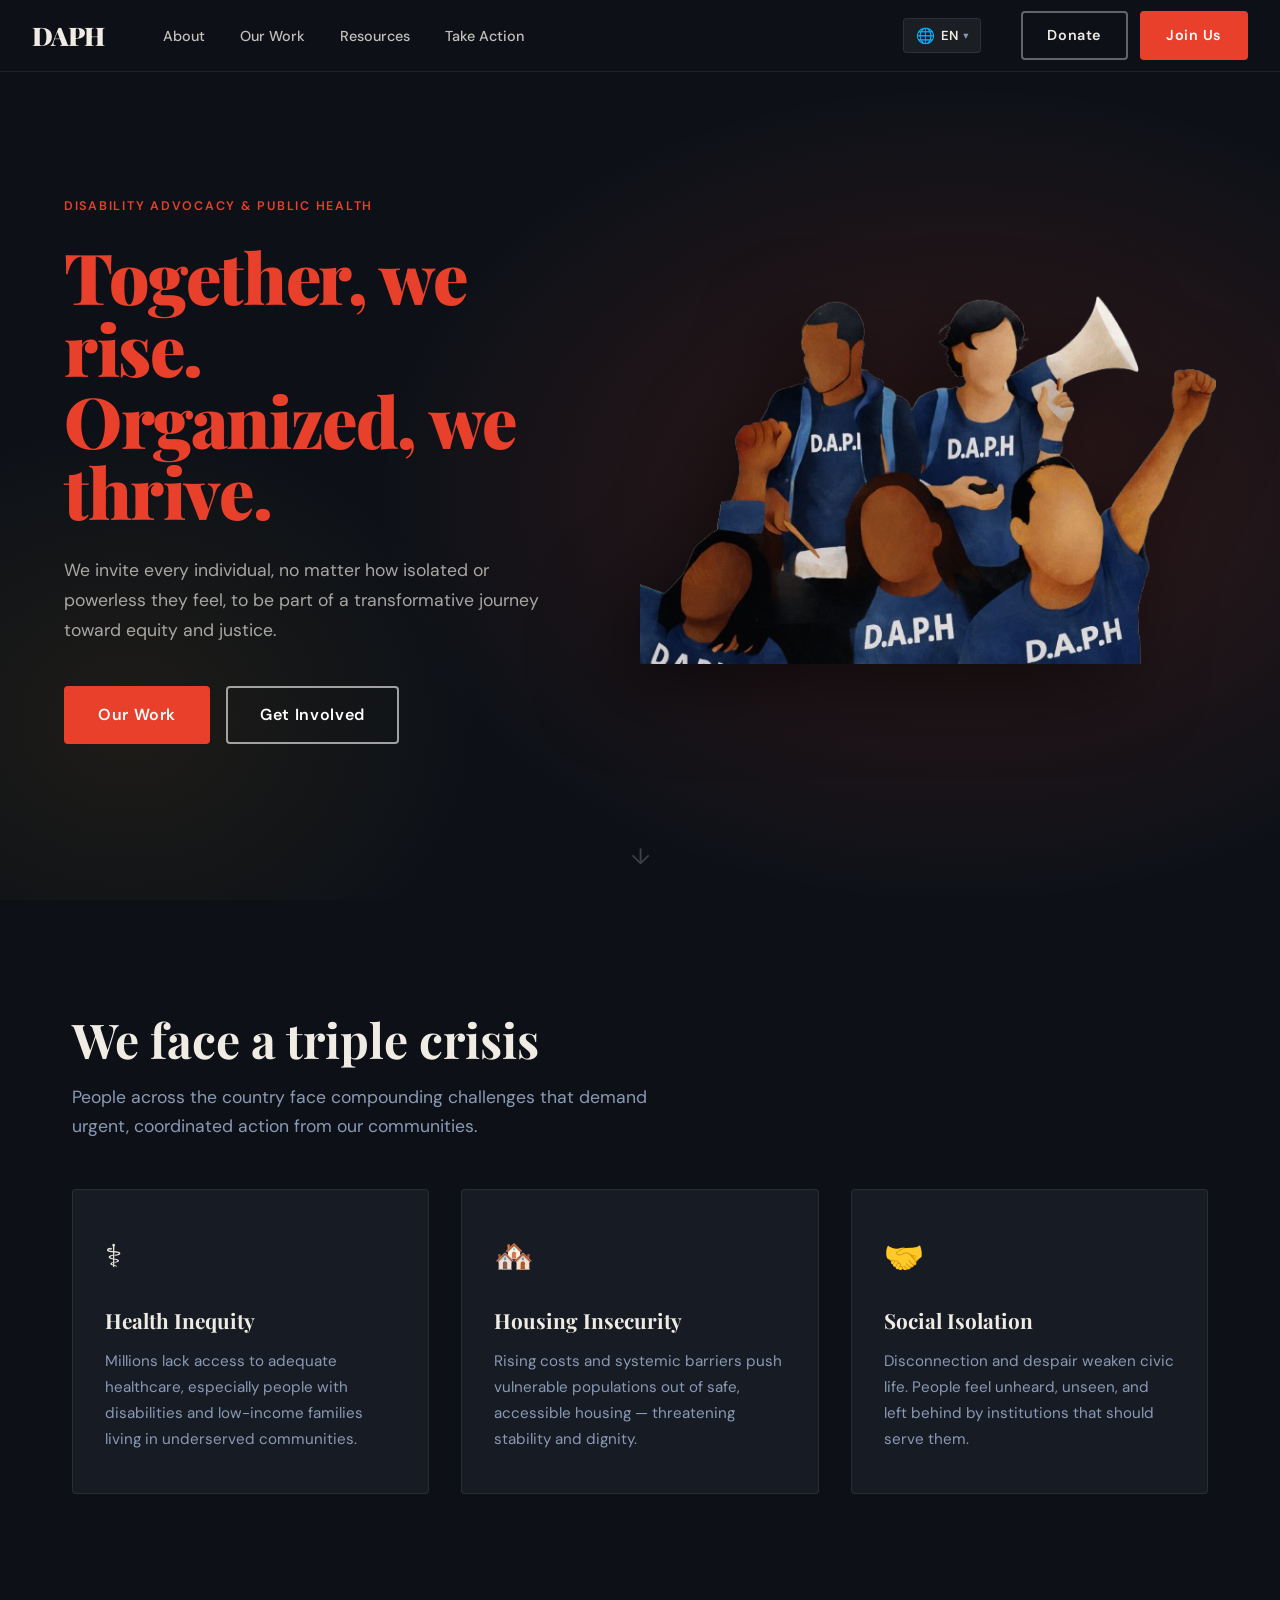
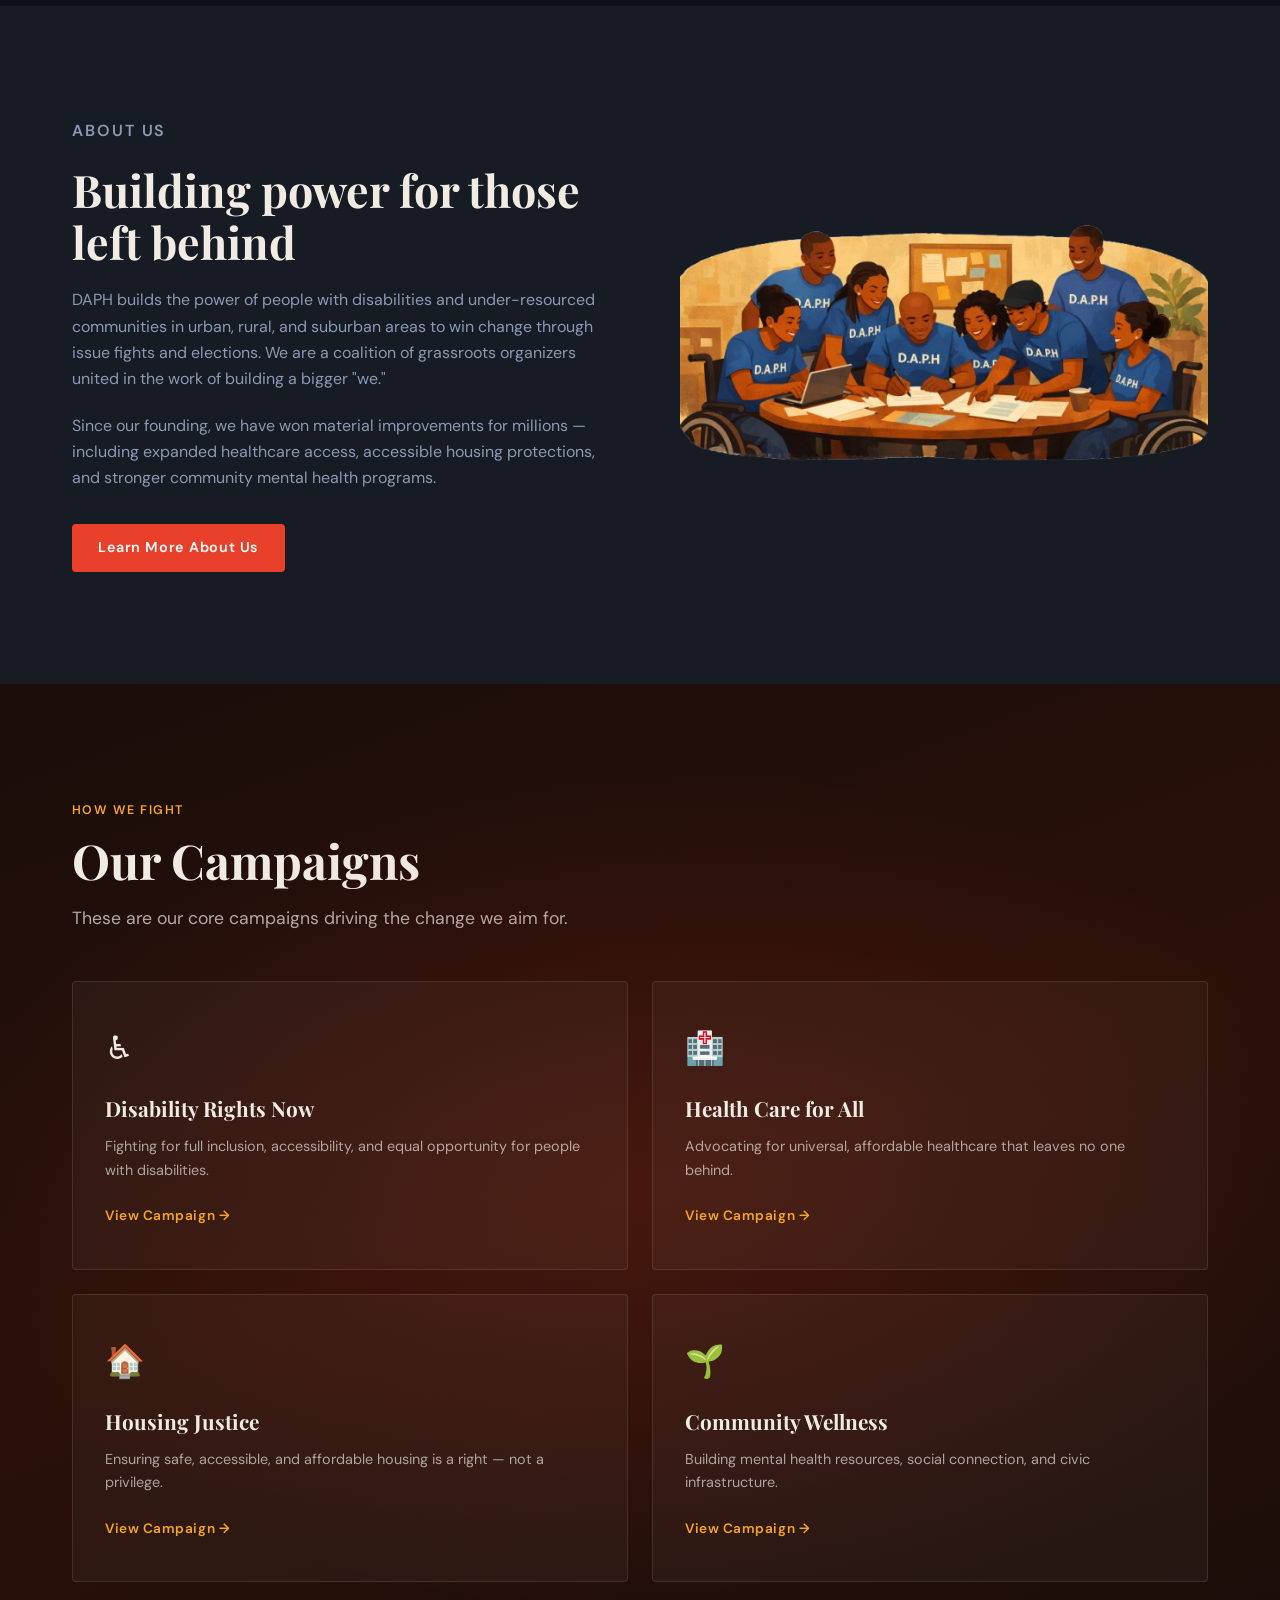
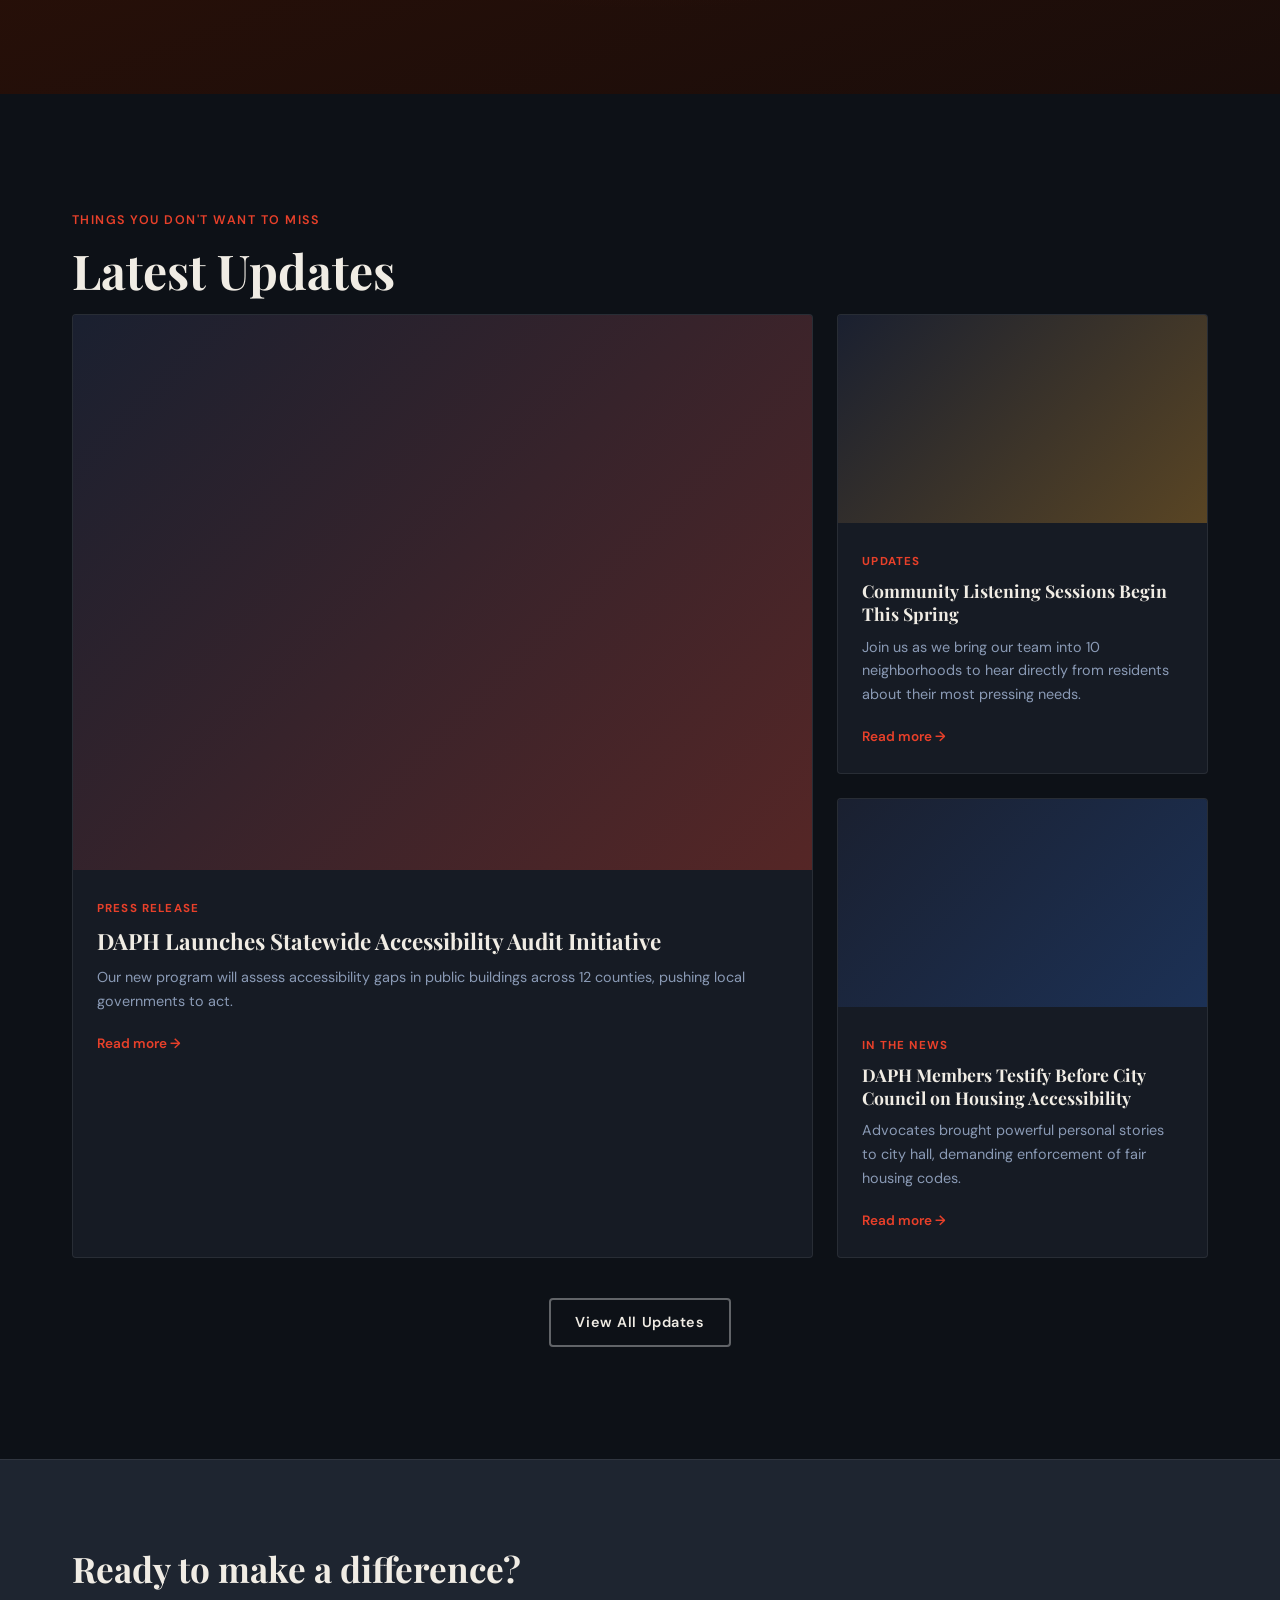
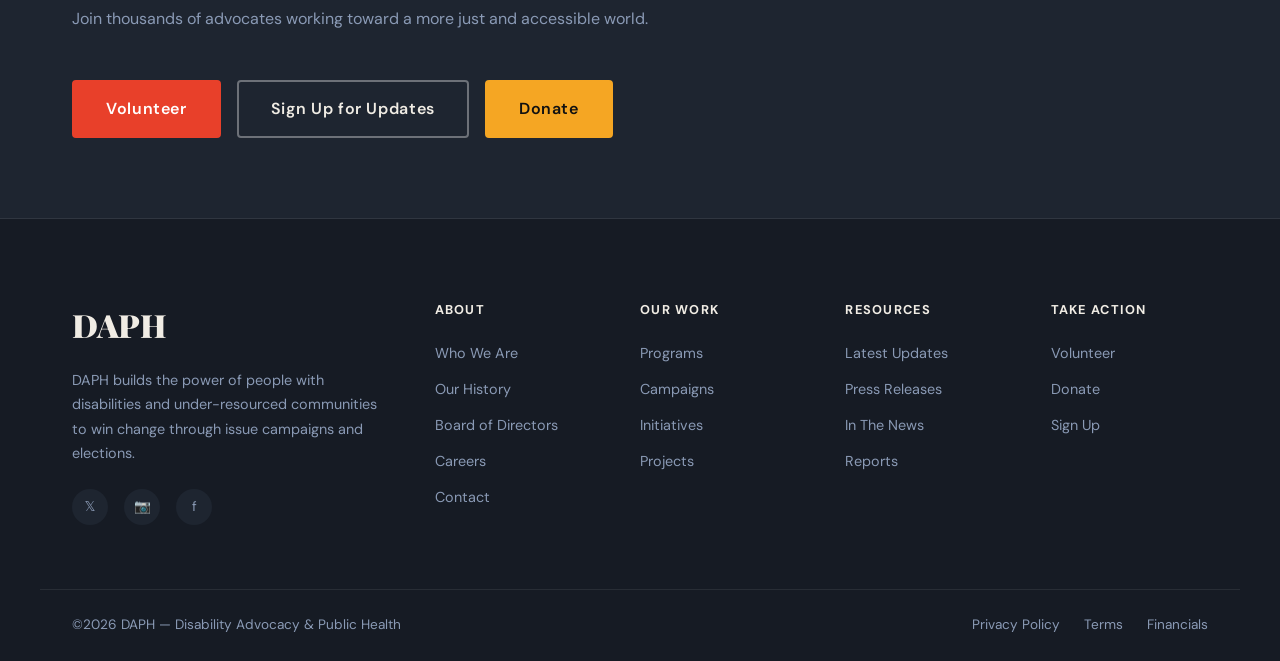
==== index.html @ 9bbfe9a2 "Initial commit — DAPH nonprofit website" ====
<!doctype html>
<html lang="en">
  <head>
    <meta charset="UTF-8" />
    <meta name="viewport" content="width=device-width, initial-scale=1.0" />
    <title>DAPH — Together We Rise</title>
    <link rel="preconnect" href="https://fonts.googleapis.com" />
    <link rel="preconnect" href="https://fonts.gstatic.com" crossorigin />
    <link
      href="https://fonts.googleapis.com/css2?family=Playfair+Display:wght@700;900&family=DM+Sans:wght@400;500;600&display=swap"
      rel="stylesheet"
    />
    <link rel="stylesheet" href="css/style.css" />
  </head>
  <body>
    <!-- ===== NAVBAR ===== -->
    <header class="navbar" id="navbar">
      <div class="navbar__inner">
        <a href="/" class="navbar__logo">DAPH</a>

        <nav class="navbar__nav" id="mainNav">
          <ul class="nav-list">
            <li class="nav-item has-dropdown">
              <a href="#about" data-i18n="nav.about">About</a>
              <ul class="dropdown">
                <li><a href="#about" data-i18n="nav.who">Who We Are</a></li>
                <li>
                  <a href="#about" data-i18n="nav.history">Our History</a>
                </li>
                <li>
                  <a href="#about" data-i18n="nav.board">Board of Directors</a>
                </li>
                <li><a href="#contact" data-i18n="nav.contact">Contact</a></li>
              </ul>
            </li>
            <li class="nav-item has-dropdown">
              <a href="#work" data-i18n="nav.work">Our Work</a>
              <ul class="dropdown">
                <li><a href="#work" data-i18n="nav.programs">Programs</a></li>
                <li><a href="#work" data-i18n="nav.campaigns">Campaigns</a></li>
                <li>
                  <a href="#work" data-i18n="nav.initiatives">Initiatives</a>
                </li>
              </ul>
            </li>
            <li class="nav-item has-dropdown">
              <a href="#news" data-i18n="nav.resources">Resources</a>
              <ul class="dropdown">
                <li>
                  <a href="#news" data-i18n="nav.updates">Latest Updates</a>
                </li>
                <li>
                  <a href="#news" data-i18n="nav.press">Press Releases</a>
                </li>
                <li><a href="#news" data-i18n="nav.reports">Reports</a></li>
              </ul>
            </li>
            <li class="nav-item has-dropdown">
              <a href="#action" data-i18n="nav.action">Take Action</a>
              <ul class="dropdown">
                <li>
                  <a href="#action" data-i18n="nav.volunteer">Volunteer</a>
                </li>
                <li><a href="#action" data-i18n="nav.signup">Sign Up</a></li>
                <li><a href="donate.html" data-i18n="nav.donate">Donate</a></li>
              </ul>
            </li>
          </ul>
        </nav>

        <!-- Language Switcher -->
        <div class="lang-switcher" id="langSwitcher">
          <button
            class="lang-switcher__btn"
            id="langBtn"
            aria-label="Change language"
          >
            <span class="lang-switcher__globe">🌐</span>
            <span class="lang-switcher__current" id="langCurrent">EN</span>
            <span class="lang-switcher__arrow">▾</span>
          </button>
          <ul class="lang-switcher__dropdown" id="langDropdown">
            <li><button data-lang="en" class="active">🇺🇸 English</button></li>
            <li><button data-lang="es">🇪🇸 Español</button></li>
            <li><button data-lang="fr">🇫🇷 Français</button></li>
            <li><button data-lang="ht">🇭🇹 Kreyòl Ayisyen</button></li>
          </ul>
        </div>

        <div class="navbar__cta">
          <a href="donate.html" class="btn btn--outline" data-i18n="nav.donate"
            >Donate</a
          >
          <a href="#action" class="btn btn--primary" data-i18n="cta.join"
            >Join Us</a
          >
        </div>

        <button class="hamburger" id="hamburger" aria-label="Toggle menu">
          <span></span><span></span><span></span>
        </button>
      </div>
    </header>

    <!-- ===== HERO ===== -->
    <div style="background: var(--color-bg); overflow: hidden">
      <section class="hero" id="home">
        <div class="hero__bg"></div>
        <div class="hero__content">
          <p class="hero__eyebrow" data-i18n="hero.eyebrow">
            Disability Advocacy &amp; Public Health
          </p>
          <h1 class="hero__heading">
            <span data-i18n="hero.heading">Together, we rise.</span><br />
            <span class="hero__heading-accent" data-i18n="hero.heading2"
              >Organized, we thrive.</span
            >
          </h1>
          <p class="hero__sub" data-i18n="hero.sub">
            We invite every individual, no matter how isolated or powerless they
            feel, to be part of a transformative journey toward equity and
            justice.
          </p>
          <div class="hero__actions">
            <a
              href="#work"
              class="btn btn--primary btn--lg"
              data-i18n="hero.btnWork"
              >Our Work</a
            >
            <a
              href="#action"
              class="btn btn--outline-light btn--lg"
              data-i18n="hero.btnInvolved"
              >Get Involved</a
            >
          </div>
        </div>
        <div class="hero__image">
          <img
            src="/assets/images/daph-community.png.png"
            alt="DAPH community members marching together"
          />
        </div>
        <div class="hero__scroll-hint">↓</div>
      </section>
    </div>

    <!-- ===== TRIPLE CRISIS ===== -->
    <section class="crisis" id="issues">
      <div class="container">
        <h2 class="section-heading" data-i18n="crisis.heading">
          We face a triple crisis
        </h2>
        <p class="section-sub" data-i18n="crisis.sub">
          People across the country face compounding challenges that demand
          urgent, coordinated action from our communities.
        </p>
        <div class="crisis__grid">
          <div class="crisis__card">
            <div class="crisis__icon">⚕️</div>
            <h3 data-i18n="crisis.card1.title">Health Inequity</h3>
            <p data-i18n="crisis.card1.body">
              Millions lack access to adequate healthcare, especially people
              with disabilities and low-income families living in underserved
              communities.
            </p>
          </div>
          <div class="crisis__card">
            <div class="crisis__icon">🏘️</div>
            <h3 data-i18n="crisis.card2.title">Housing Insecurity</h3>
            <p data-i18n="crisis.card2.body">
              Rising costs and systemic barriers push vulnerable populations out
              of safe, accessible housing — threatening stability and dignity.
            </p>
          </div>
          <div class="crisis__card">
            <div class="crisis__icon">🤝</div>
            <h3 data-i18n="crisis.card3.title">Social Isolation</h3>
            <p data-i18n="crisis.card3.body">
              Disconnection and despair weaken civic life. People feel unheard,
              unseen, and left behind by institutions that should serve them.
            </p>
          </div>
        </div>
      </div>
    </section>

    <!-- ===== ABOUT ===== -->
    <section class="about" id="about">
      <div class="container about__inner">
        <div class="about__text">
          <p class="label" data-i18n="about.label">About Us</p>
          <h2 data-i18n="about.heading">
            Building power for those left behind
          </h2>
          <p data-i18n="about.body1">
            DAPH builds the power of people with disabilities and
            under-resourced communities in urban, rural, and suburban areas to
            win change through issue fights and elections. We are a coalition of
            grassroots organizers united in the work of building a bigger "we."
          </p>
          <p data-i18n="about.body2">
            Since our founding, we have won material improvements for millions —
            including expanded healthcare access, accessible housing
            protections, and stronger community mental health programs.
          </p>
          <a href="#about" class="btn btn--primary" data-i18n="about.btn"
            >Learn More About Us</a
          >
        </div>
        <div class="about__image">
          <img
            src="assets/images/daph-community2.png"
            alt="DAPH community members collaborating"
            style="mix-blend-mode: lighten"
          />
        </div>
      </div>
    </section>

    <!-- ===== CAMPAIGNS ===== -->
    <section class="campaigns" id="work">
      <div class="container">
        <p class="label label--light" data-i18n="campaigns.label">
          How We Fight
        </p>
        <h2
          class="section-heading section-heading--light"
          data-i18n="campaigns.heading"
        >
          Our Campaigns
        </h2>
        <p class="section-sub section-sub--light" data-i18n="campaigns.sub">
          These are our core campaigns driving the change we aim for.
        </p>
        <div class="campaigns__grid">
          <a href="#work" class="campaign-card">
            <div class="campaign-card__icon">♿</div>
            <h3 data-i18n="campaigns.card1.title">Disability Rights Now</h3>
            <p data-i18n="campaigns.card1.body">
              Fighting for full inclusion, accessibility, and equal opportunity
              for people with disabilities.
            </p>
            <span class="campaign-card__link" data-i18n="campaigns.view"
              >View Campaign →</span
            >
          </a>
          <a href="#work" class="campaign-card">
            <div class="campaign-card__icon">🏥</div>
            <h3 data-i18n="campaigns.card2.title">Health Care for All</h3>
            <p data-i18n="campaigns.card2.body">
              Advocating for universal, affordable healthcare that leaves no one
              behind.
            </p>
            <span class="campaign-card__link" data-i18n="campaigns.view"
              >View Campaign →</span
            >
          </a>
          <a href="#work" class="campaign-card">
            <div class="campaign-card__icon">🏠</div>
            <h3 data-i18n="campaigns.card3.title">Housing Justice</h3>
            <p data-i18n="campaigns.card3.body">
              Ensuring safe, accessible, and affordable housing is a right — not
              a privilege.
            </p>
            <span class="campaign-card__link" data-i18n="campaigns.view"
              >View Campaign →</span
            >
          </a>
          <a href="#work" class="campaign-card">
            <div class="campaign-card__icon">🌱</div>
            <h3 data-i18n="campaigns.card4.title">Community Wellness</h3>
            <p data-i18n="campaigns.card4.body">
              Building mental health resources, social connection, and civic
              infrastructure.
            </p>
            <span class="campaign-card__link" data-i18n="campaigns.view"
              >View Campaign →</span
            >
          </a>
        </div>
      </div>
    </section>

    <!-- ===== NEWS ===== -->
    <section class="news" id="news">
      <div class="container">
        <p class="label" data-i18n="news.label">
          Things you don't want to miss
        </p>
        <h2 class="section-heading" data-i18n="news.heading">Latest Updates</h2>
        <div class="news__grid">
          <article class="news-card news-card--featured">
            <div class="news-card__img news-card__img--1"></div>
            <div class="news-card__body">
              <span class="news-card__tag" data-i18n="news.tag1"
                >Press Release</span
              >
              <h3>
                <a href="#news" data-i18n="news.story1.title"
                  >DAPH Launches Statewide Accessibility Audit Initiative</a
                >
              </h3>
              <p data-i18n="news.story1.body">
                Our new program will assess accessibility gaps in public
                buildings across 12 counties, pushing local governments to act.
              </p>
              <a href="#news" class="news-card__more" data-i18n="news.readMore"
                >Read more →</a
              >
            </div>
          </article>
          <article class="news-card">
            <div class="news-card__img news-card__img--2"></div>
            <div class="news-card__body">
              <span class="news-card__tag" data-i18n="news.tag2">Updates</span>
              <h3>
                <a href="#news" data-i18n="news.story2.title"
                  >Community Listening Sessions Begin This Spring</a
                >
              </h3>
              <p data-i18n="news.story2.body">
                Join us as we bring our team into 10 neighborhoods to hear
                directly from residents about their most pressing needs.
              </p>
              <a href="#news" class="news-card__more" data-i18n="news.readMore"
                >Read more →</a
              >
            </div>
          </article>
          <article class="news-card">
            <div class="news-card__img news-card__img--3"></div>
            <div class="news-card__body">
              <span class="news-card__tag" data-i18n="news.tag3"
                >In The News</span
              >
              <h3>
                <a href="#news" data-i18n="news.story3.title"
                  >DAPH Members Testify Before City Council on Housing
                  Accessibility</a
                >
              </h3>
              <p data-i18n="news.story3.body">
                Advocates brought powerful personal stories to city hall,
                demanding enforcement of fair housing codes.
              </p>
              <a href="#news" class="news-card__more" data-i18n="news.readMore"
                >Read more →</a
              >
            </div>
          </article>
        </div>
        <div class="news__cta">
          <a href="#news" class="btn btn--outline" data-i18n="news.viewAll"
            >View All Updates</a
          >
        </div>
      </div>
    </section>

    <!-- ===== CTA BAND ===== -->
    <section class="cta-band" id="action">
      <div class="container cta-band__inner">
        <div>
          <h2 data-i18n="cta.heading">Ready to make a difference?</h2>
          <p data-i18n="cta.sub">
            Join thousands of advocates working toward a more just and
            accessible world.
          </p>
        </div>
        <div class="cta-band__buttons">
          <a
            href="#action"
            class="btn btn--primary btn--lg"
            data-i18n="nav.volunteer"
            >Volunteer</a
          >
          <a
            href="#action"
            class="btn btn--outline btn--lg"
            data-i18n="cta.signUp"
            >Sign Up for Updates</a
          >
          <a
            href="donate.html"
            class="btn btn--accent btn--lg"
            data-i18n="nav.donate"
            >Donate</a
          >
        </div>
      </div>
    </section>

    <!-- ===== FOOTER ===== -->
    <footer class="footer" id="contact">
      <div class="container footer__inner">
        <div class="footer__brand">
          <a href="/" class="footer__logo">DAPH</a>
          <p data-i18n="footer.brand">
            DAPH builds the power of people with disabilities and
            under-resourced communities to win change through issue campaigns
            and elections.
          </p>
          <div class="footer__socials">
            <a href="#" aria-label="Twitter">𝕏</a>
            <a href="#" aria-label="Instagram">📷</a>
            <a href="#" aria-label="Facebook">f</a>
          </div>
        </div>
        <div class="footer__col">
          <h4 data-i18n="nav.about">About</h4>
          <ul>
            <li><a href="#about" data-i18n="nav.who">Who We Are</a></li>
            <li><a href="#about" data-i18n="nav.history">Our History</a></li>
            <li>
              <a href="#about" data-i18n="nav.board">Board of Directors</a>
            </li>
            <li><a href="#contact" data-i18n="footer.careers">Careers</a></li>
            <li><a href="#contact" data-i18n="nav.contact">Contact</a></li>
          </ul>
        </div>
        <div class="footer__col">
          <h4 data-i18n="nav.work">Our Work</h4>
          <ul>
            <li><a href="#work" data-i18n="nav.programs">Programs</a></li>
            <li><a href="#work" data-i18n="nav.campaigns">Campaigns</a></li>
            <li><a href="#work" data-i18n="nav.initiatives">Initiatives</a></li>
            <li><a href="#work" data-i18n="footer.projects">Projects</a></li>
          </ul>
        </div>
        <div class="footer__col">
          <h4 data-i18n="nav.resources">Resources</h4>
          <ul>
            <li><a href="#news" data-i18n="nav.updates">Latest Updates</a></li>
            <li><a href="#news" data-i18n="nav.press">Press Releases</a></li>
            <li><a href="#news" data-i18n="news.tag3">In The News</a></li>
            <li><a href="#news" data-i18n="nav.reports">Reports</a></li>
          </ul>
        </div>
        <div class="footer__col">
          <h4 data-i18n="nav.action">Take Action</h4>
          <ul>
            <li><a href="#action" data-i18n="nav.volunteer">Volunteer</a></li>
            <li><a href="donate.html" data-i18n="nav.donate">Donate</a></li>
            <li><a href="#action" data-i18n="nav.signup">Sign Up</a></li>
          </ul>
        </div>
      </div>
      <div class="footer__bottom">
        <div class="container footer__bottom-inner">
          <p data-i18n="footer.copy">
            ©2026 DAPH — Disability Advocacy &amp; Public Health
          </p>
          <div class="footer__legal">
            <a href="#" data-i18n="footer.privacy">Privacy Policy</a>
            <a href="#" data-i18n="footer.terms">Terms</a>
            <a href="#" data-i18n="footer.financials">Financials</a>
          </div>
        </div>
      </div>
    </footer>

    <script src="js/main.js"></script>
  </body>
</html>
---- css/style.css ----
/* =============================================
   DAPH Nonprofit — style.css
   Inspired by peoplesaction.org layout
   ============================================= */

/* ---------- CSS Variables ---------- */
:root {
  --color-bg:         #0d1117;
  --color-surface:    #161b24;
  --color-surface2:   #1e2530;
  --color-primary:    #e8402a;     /* bold red-orange accent */
  --color-accent:     #f5a623;     /* warm amber CTA */
  --color-text:       #f0ece4;
  --color-muted:      #8a9ab5;
  --color-border:     rgba(255,255,255,0.08);

  --font-display:     'Playfair Display', Georgia, serif;
  --font-body:        'DM Sans', system-ui, sans-serif;

  --nav-height:       72px;
  --radius:           4px;
  --transition:       0.22s ease;
}

/* ---------- Reset & Base ---------- */
*, *::before, *::after { box-sizing: border-box; margin: 0; padding: 0; }

html { scroll-behavior: smooth; }

body {
  font-family: var(--font-body);
  background: var(--color-bg);
  color: var(--color-text);
  line-height: 1.65;
  overflow-x: hidden;
}

a { color: inherit; text-decoration: none; }
img { display: block; max-width: 100%; }
ul { list-style: none; }

.container {
  max-width: 1200px;
  margin: 0 auto;
  padding: 0 2rem;
}

/* ---------- Typography helpers ---------- */
.label {
  display: inline-block;
  font-size: 0.78rem;
  font-weight: 600;
  letter-spacing: 0.12em;
  text-transform: uppercase;
  color: var(--color-primary);
  margin-bottom: 0.75rem;
}
.label--light { color: var(--color-accent); }

.section-heading {
  font-family: var(--font-display);
  font-size: clamp(2rem, 4vw, 3rem);
  font-weight: 700;
  line-height: 1.15;
  margin-bottom: 1rem;
}
.section-heading--light { color: var(--color-text); }

.section-sub {
  font-size: 1.1rem;
  color: var(--color-muted);
  max-width: 600px;
  margin-bottom: 3rem;
}
.section-sub--light { color: rgba(255,255,255,0.65); }

/* ---------- Buttons ---------- */
.btn {
  display: inline-block;
  padding: 0.65rem 1.5rem;
  font-family: var(--font-body);
  font-size: 0.9rem;
  font-weight: 600;
  letter-spacing: 0.04em;
  border-radius: var(--radius);
  border: 2px solid transparent;
  cursor: pointer;
  transition: background var(--transition), color var(--transition), border-color var(--transition), transform var(--transition);
}
.btn:hover { transform: translateY(-2px); }

.btn--primary {
  background: var(--color-primary);
  color: #fff;
  border-color: var(--color-primary);
}
.btn--primary:hover { background: #c93520; border-color: #c93520; }

.btn--accent {
  background: var(--color-accent);
  color: #111;
  border-color: var(--color-accent);
}
.btn--accent:hover { background: #e0951a; border-color: #e0951a; }

.btn--outline {
  background: transparent;
  color: var(--color-text);
  border-color: rgba(255,255,255,0.35);
}
.btn--outline:hover { border-color: var(--color-text); background: rgba(255,255,255,0.05); }

.btn--outline-light {
  background: transparent;
  color: #fff;
  border-color: rgba(255,255,255,0.6);
}
.btn--outline-light:hover { background: rgba(255,255,255,0.1); }

.btn--lg { padding: 0.85rem 2rem; font-size: 1rem; }

/* =============================================
   NAVBAR
   ============================================= */
.navbar {
  position: fixed;
  top: 0; left: 0; right: 0;
  height: var(--nav-height);
  z-index: 1000;
  background: var(--color-bg);
  border-bottom: 1px solid var(--color-border);
  transition: background var(--transition), box-shadow var(--transition);
}
.navbar.scrolled {
  background: rgba(13,17,23,0.97);
  box-shadow: 0 2px 24px rgba(0,0,0,0.5);
}

.navbar__inner {
  max-width: 1300px;
  margin: 0 auto;
  padding: 0 2rem;
  height: 100%;
  display: flex;
  align-items: center;
  gap: 2.5rem;
}

.navbar__logo {
  font-family: var(--font-display);
  font-size: 1.6rem;
  font-weight: 900;
  color: var(--color-text);
  letter-spacing: -0.02em;
  flex-shrink: 0;
}

.navbar__nav { flex: 1; }

.nav-list {
  display: flex;
  align-items: center;
  gap: 0;
}

.nav-item {
  position: relative;
}

.nav-item > a {
  display: block;
  padding: 0 1.1rem;
  height: var(--nav-height);
  line-height: var(--nav-height);
  font-size: 0.9rem;
  font-weight: 500;
  color: rgba(240,236,228,0.8);
  transition: color var(--transition);
  white-space: nowrap;
}
.nav-item > a:hover { color: var(--color-text); }

/* Dropdown */
.dropdown {
  display: none;
  position: absolute;
  top: calc(var(--nav-height) - 4px);
  left: 0;
  background: var(--color-surface);
  border: 1px solid var(--color-border);
  border-top: 2px solid var(--color-primary);
  min-width: 220px;
  border-radius: 0 0 var(--radius) var(--radius);
  box-shadow: 0 12px 40px rgba(0,0,0,0.4);
  z-index: 100;
}
.has-dropdown:hover .dropdown { display: block; }

.dropdown li a {
  display: block;
  padding: 0.7rem 1.25rem;
  font-size: 0.875rem;
  color: var(--color-muted);
  transition: color var(--transition), background var(--transition);
}
.dropdown li a:hover { color: var(--color-text); background: rgba(255,255,255,0.04); }

/* Nav CTA */
.navbar__cta {
  display: flex;
  align-items: center;
  gap: 0.75rem;
  flex-shrink: 0;
}

/* Language Switcher */
.lang-switcher {
  position: relative;
  flex-shrink: 0;
}
.lang-switcher__btn {
  display: flex;
  align-items: center;
  gap: 0.35rem;
  background: rgba(255,255,255,0.06);
  border: 1px solid var(--color-border);
  border-radius: var(--radius);
  color: var(--color-text);
  font-family: var(--font-body);
  font-size: 0.82rem;
  font-weight: 600;
  padding: 0.4rem 0.75rem;
  cursor: pointer;
  transition: background var(--transition), border-color var(--transition);
  white-space: nowrap;
}
.lang-switcher__btn:hover { background: rgba(255,255,255,0.1); border-color: rgba(255,255,255,0.2); }
.lang-switcher__globe { font-size: 0.95rem; }
.lang-switcher__arrow { font-size: 0.65rem; color: var(--color-muted); transition: transform var(--transition); }
.lang-switcher.open .lang-switcher__arrow { transform: rotate(180deg); }
.lang-switcher__dropdown {
  display: none;
  position: absolute;
  top: calc(100% + 8px);
  right: 0;
  background: var(--color-surface);
  border: 1px solid var(--color-border);
  border-top: 2px solid var(--color-primary);
  border-radius: 0 0 var(--radius) var(--radius);
  min-width: 180px;
  box-shadow: 0 12px 32px rgba(0,0,0,0.45);
  z-index: 200;
  list-style: none;
  padding: 0.4rem 0;
}
.lang-switcher.open .lang-switcher__dropdown { display: block; }
.lang-switcher__dropdown li button {
  display: flex;
  align-items: center;
  gap: 0.6rem;
  width: 100%;
  padding: 0.65rem 1.1rem;
  background: none;
  border: none;
  color: var(--color-muted);
  font-family: var(--font-body);
  font-size: 0.875rem;
  font-weight: 500;
  cursor: pointer;
  transition: color var(--transition), background var(--transition);
  text-align: left;
}
.lang-switcher__dropdown li button:hover { color: var(--color-text); background: rgba(255,255,255,0.04); }
.lang-switcher__dropdown li button.active { color: var(--color-text); font-weight: 600; }

/* Hamburger */
.hamburger {
  display: none;
  flex-direction: column;
  gap: 5px;
  background: none;
  border: none;
  cursor: pointer;
  padding: 4px;
  margin-left: auto;
}
.hamburger span {
  display: block;
  width: 24px;
  height: 2px;
  background: var(--color-text);
  border-radius: 2px;
  transition: transform var(--transition), opacity var(--transition);
}
.hamburger.open span:nth-child(1) { transform: translateY(7px) rotate(45deg); }
.hamburger.open span:nth-child(2) { opacity: 0; }
.hamburger.open span:nth-child(3) { transform: translateY(-7px) rotate(-45deg); }

/* =============================================
   HERO
   ============================================= */
.hero {
  position: relative;
  min-height: 100vh;
  display: grid;
  grid-template-columns: 1fr 1fr;
  align-items: center;
  padding: calc(var(--nav-height) + 3rem) 4rem 5rem;
  overflow: hidden;
  max-width: 1400px;
  margin: 0 auto;
  width: 100%;
  /* stretch the section itself to full width */
  box-sizing: border-box;
}

/* full-bleed bg behind the centered grid */
.hero::before {
  content: '';
  position: absolute;
  inset: 0;
  background:
    radial-gradient(ellipse 70% 70% at 75% 55%, rgba(232,64,42,0.18) 0%, transparent 65%),
    radial-gradient(ellipse 50% 60% at 10% 80%, rgba(245,166,35,0.07) 0%, transparent 55%);
  z-index: 0;
  pointer-events: none;
}

.hero__bg {
  position: absolute;
  inset: 0;
  background: var(--color-bg);
  z-index: -1;
}
.hero__bg::after {
  content: '';
  position: absolute;
  inset: 0;
  background-image:
    repeating-linear-gradient(
      0deg,
      transparent,
      transparent 80px,
      rgba(255,255,255,0.013) 80px,
      rgba(255,255,255,0.013) 81px
    );
}

/* ── Left: text ── */
.hero__content {
  position: relative;
  z-index: 1;
  padding-right: 2rem;
}

.hero__eyebrow {
  font-size: 0.78rem;
  font-weight: 600;
  letter-spacing: 0.14em;
  text-transform: uppercase;
  color: var(--color-primary);
  margin-bottom: 1.5rem;
  opacity: 0;
  animation: fadeUp 0.7s ease 0.2s forwards;
}

.hero__heading {
  font-family: var(--font-display);
  font-size: clamp(3rem, 5.5vw, 5.5rem);
  font-weight: 900;
  line-height: 1.02;
  letter-spacing: -0.02em;
  margin-bottom: 1.75rem;
  opacity: 0;
  animation: fadeUp 0.8s ease 0.4s forwards;
}
.hero__heading span { color: var(--color-primary); }

.hero__sub {
  font-size: clamp(0.95rem, 1.5vw, 1.1rem);
  color: rgba(240,236,228,0.68);
  max-width: 480px;
  margin-bottom: 2.5rem;
  line-height: 1.7;
  opacity: 0;
  animation: fadeUp 0.8s ease 0.6s forwards;
}

.hero__actions {
  display: flex;
  gap: 1rem;
  flex-wrap: wrap;
  opacity: 0;
  animation: fadeUp 0.8s ease 0.8s forwards;
}

/* ── Right: image ── */
.hero__image {
  position: relative;
  z-index: 1;
  display: flex;
  align-items: flex-end;
  justify-content: center;
  /* let it overflow bottom slightly for drama */
  margin-bottom: -5rem;
  padding-bottom: 5rem;
  opacity: 0;
  animation: fadeUp 1s ease 0.5s forwards;
}

.hero__image img {
  width: 100%;
  max-width: 620px;
  height: auto;
  /* subtle drop shadow so it pops off the dark bg */
  filter: drop-shadow(-20px 20px 40px rgba(0,0,0,0.55));
  /* slight upward float animation on load */
  animation: floatIn 1.1s cubic-bezier(0.22,1,0.36,1) 0.6s both;
}

.hero__scroll-hint {
  position: absolute;
  bottom: 1.5rem;
  left: 50%;
  transform: translateX(-50%);
  font-size: 1.4rem;
  color: rgba(255,255,255,0.2);
  animation: bounce 2.2s ease infinite;
  z-index: 2;
  grid-column: 1 / -1;
}

@keyframes fadeUp {
  from { opacity: 0; transform: translateY(28px); }
  to   { opacity: 1; transform: translateY(0); }
}
@keyframes floatIn {
  from { opacity: 0; transform: translateY(50px) scale(0.97); }
  to   { opacity: 1; transform: translateY(0) scale(1); }
}
@keyframes bounce {
  0%, 100% { transform: translateX(-50%) translateY(0); }
  50%       { transform: translateX(-50%) translateY(9px); }
}

/* =============================================
   CRISIS
   ============================================= */
.crisis {
  padding: 7rem 0;
  background: var(--color-bg);
}

.crisis__grid {
  display: grid;
  grid-template-columns: repeat(3, 1fr);
  gap: 2rem;
  margin-top: 1rem;
}

.crisis__card {
  padding: 2.5rem 2rem;
  border: 1px solid var(--color-border);
  border-radius: var(--radius);
  background: var(--color-surface);
  transition: border-color var(--transition), transform var(--transition);
}
.crisis__card:hover {
  border-color: var(--color-primary);
  transform: translateY(-4px);
}

.crisis__icon {
  font-size: 2rem;
  margin-bottom: 1.25rem;
}

.crisis__card h3 {
  font-family: var(--font-display);
  font-size: 1.3rem;
  font-weight: 700;
  margin-bottom: 0.75rem;
}

.crisis__card p {
  font-size: 0.95rem;
  color: var(--color-muted);
  line-height: 1.7;
}

/* =============================================
   ABOUT
   ============================================= */
.about {
  padding: 7rem 0;
  background: var(--color-surface);
}

.about__inner {
  display: grid;
  grid-template-columns: 1fr 1fr;
  gap: 5rem;
  align-items: center;
}

.about__text h2 {
  font-family: var(--font-display);
  font-size: clamp(2rem, 3.5vw, 2.8rem);
  font-weight: 700;
  margin-bottom: 1.25rem;
  line-height: 1.15;
}

.about__text p {
  color: var(--color-muted);
  margin-bottom: 1.25rem;
  font-size: 1rem;
}

.about__text .btn { margin-top: 0.75rem; }

.about__img-placeholder {
  aspect-ratio: 4/3;
  background: linear-gradient(135deg, var(--color-surface2) 0%, rgba(232,64,42,0.12) 100%);
  border-radius: var(--radius);
  border: 1px solid var(--color-border);
  display: flex;
  align-items: center;
  justify-content: center;
  font-family: var(--font-display);
  font-size: 1.6rem;
  font-weight: 700;
  color: rgba(255,255,255,0.15);
  text-align: center;
  line-height: 1.3;
}

/* =============================================
   CAMPAIGNS
   ============================================= */
.campaigns {
  padding: 7rem 0;
  background: var(--color-primary);
  background: linear-gradient(160deg, #1a0d0a 0%, #2a1008 50%, #1a0d0a 100%);
  position: relative;
  overflow: hidden;
}
.campaigns::before {
  content: '';
  position: absolute;
  inset: 0;
  background: radial-gradient(ellipse 80% 60% at 50% 50%, rgba(232,64,42,0.15) 0%, transparent 70%);
  pointer-events: none;
}

.campaigns__grid {
  display: grid;
  grid-template-columns: repeat(2, 1fr);
  gap: 1.5rem;
}

.campaign-card {
  display: block;
  padding: 2.5rem 2rem;
  background: rgba(255,255,255,0.04);
  border: 1px solid rgba(255,255,255,0.1);
  border-radius: var(--radius);
  transition: background var(--transition), border-color var(--transition), transform var(--transition);
}
.campaign-card:hover {
  background: rgba(255,255,255,0.08);
  border-color: var(--color-primary);
  transform: translateY(-4px);
}

.campaign-card__icon {
  font-size: 2rem;
  margin-bottom: 1rem;
}

.campaign-card h3 {
  font-family: var(--font-display);
  font-size: 1.3rem;
  font-weight: 700;
  margin-bottom: 0.6rem;
}

.campaign-card p {
  font-size: 0.9rem;
  color: rgba(255,255,255,0.6);
  margin-bottom: 1.25rem;
  line-height: 1.65;
}

.campaign-card__link {
  font-size: 0.85rem;
  font-weight: 600;
  color: var(--color-accent);
  letter-spacing: 0.04em;
}

/* =============================================
   NEWS
   ============================================= */
.news {
  padding: 7rem 0;
  background: var(--color-bg);
}

.news__grid {
  display: grid;
  grid-template-columns: 2fr 1fr;
  grid-template-rows: auto auto;
  gap: 1.5rem;
}

.news-card {
  background: var(--color-surface);
  border: 1px solid var(--color-border);
  border-radius: var(--radius);
  overflow: hidden;
  transition: border-color var(--transition), transform var(--transition);
}
.news-card:hover {
  border-color: rgba(255,255,255,0.2);
  transform: translateY(-3px);
}

.news-card--featured {
  grid-row: span 2;
}

.news-card__img {
  aspect-ratio: 16/9;
  background: var(--color-surface2);
}
.news-card--featured .news-card__img { aspect-ratio: 4/3; }

/* Placeholder colors for news images */
.news-card__img--1 { background: linear-gradient(135deg, #1a2030 0%, rgba(232,64,42,0.3) 100%); }
.news-card__img--2 { background: linear-gradient(135deg, #1a2030 0%, rgba(245,166,35,0.3) 100%); }
.news-card__img--3 { background: linear-gradient(135deg, #1a2030 0%, rgba(42,100,200,0.3) 100%); }

.news-card__body { padding: 1.5rem; }

.news-card__tag {
  display: inline-block;
  font-size: 0.72rem;
  font-weight: 700;
  letter-spacing: 0.1em;
  text-transform: uppercase;
  color: var(--color-primary);
  margin-bottom: 0.6rem;
}

.news-card h3 {
  font-family: var(--font-display);
  font-size: 1.1rem;
  font-weight: 700;
  line-height: 1.3;
  margin-bottom: 0.6rem;
}
.news-card--featured h3 { font-size: 1.4rem; }

.news-card h3 a { transition: color var(--transition); }
.news-card h3 a:hover { color: var(--color-accent); }

.news-card p {
  font-size: 0.9rem;
  color: var(--color-muted);
  line-height: 1.65;
  margin-bottom: 1rem;
}

.news-card__more {
  font-size: 0.85rem;
  font-weight: 600;
  color: var(--color-primary);
  transition: color var(--transition);
}
.news-card__more:hover { color: var(--color-accent); }

.news__cta { margin-top: 2.5rem; text-align: center; }

/* =============================================
   CTA BAND
   ============================================= */
.cta-band {
  padding: 5rem 0;
  background: var(--color-surface2);
  border-top: 1px solid var(--color-border);
  border-bottom: 1px solid var(--color-border);
}

.cta-band__inner {
  display: flex;
  align-items: center;
  justify-content: space-between;
  gap: 3rem;
  flex-wrap: wrap;
}

.cta-band h2 {
  font-family: var(--font-display);
  font-size: clamp(1.6rem, 3vw, 2.2rem);
  font-weight: 700;
  margin-bottom: 0.5rem;
}

.cta-band p {
  color: var(--color-muted);
  font-size: 1rem;
}

.cta-band__buttons {
  display: flex;
  gap: 1rem;
  flex-wrap: wrap;
}

/* =============================================
   FOOTER
   ============================================= */
.footer {
  background: var(--color-surface);
  padding-top: 5rem;
}

.footer__inner {
  display: grid;
  grid-template-columns: 2fr 1fr 1fr 1fr 1fr;
  gap: 3rem;
  padding-bottom: 4rem;
  border-bottom: 1px solid var(--color-border);
}

.footer__logo {
  font-family: var(--font-display);
  font-size: 2rem;
  font-weight: 900;
  color: var(--color-text);
  display: inline-block;
  margin-bottom: 1rem;
}

.footer__brand p {
  font-size: 0.9rem;
  color: var(--color-muted);
  line-height: 1.7;
  margin-bottom: 1.5rem;
}

.footer__socials {
  display: flex;
  gap: 1rem;
}

.footer__socials a {
  display: inline-flex;
  align-items: center;
  justify-content: center;
  width: 36px;
  height: 36px;
  border-radius: 50%;
  background: var(--color-surface2);
  font-size: 0.85rem;
  color: var(--color-muted);
  transition: background var(--transition), color var(--transition);
}
.footer__socials a:hover { background: var(--color-primary); color: #fff; }

.footer__col h4 {
  font-size: 0.8rem;
  font-weight: 700;
  letter-spacing: 0.1em;
  text-transform: uppercase;
  color: var(--color-text);
  margin-bottom: 1.25rem;
}

.footer__col ul { display: flex; flex-direction: column; gap: 0.6rem; }
.footer__col ul a {
  font-size: 0.9rem;
  color: var(--color-muted);
  transition: color var(--transition);
}
.footer__col ul a:hover { color: var(--color-text); }

.footer__bottom {
  padding: 1.5rem 0;
}
.footer__bottom-inner {
  display: flex;
  align-items: center;
  justify-content: space-between;
  flex-wrap: wrap;
  gap: 1rem;
}

.footer__bottom p { font-size: 0.85rem; color: var(--color-muted); }

.footer__legal {
  display: flex;
  gap: 1.5rem;
}
.footer__legal a {
  font-size: 0.85rem;
  color: var(--color-muted);
  transition: color var(--transition);
}
.footer__legal a:hover { color: var(--color-text); }

/* =============================================
   RESPONSIVE
   ============================================= */
@media (max-width: 1024px) {
  .footer__inner {
    grid-template-columns: 1fr 1fr 1fr;
  }
  .footer__brand { grid-column: 1 / -1; }

  .hero {
    padding: calc(var(--nav-height) + 2rem) 2.5rem 4rem;
  }
  .hero__image img { max-width: 480px; }
}

@media (max-width: 860px) {
  .navbar__nav,
  .navbar__cta { display: none; }
  .navbar__nav.open { display: block; }
  .navbar__cta.open { display: flex; }

  .hamburger { display: flex; }

  .navbar__nav.open {
    position: fixed;
    top: var(--nav-height);
    left: 0; right: 0;
    background: var(--color-surface);
    border-bottom: 1px solid var(--color-border);
    padding: 1.5rem 2rem 2rem;
    z-index: 999;
    overflow-y: auto;
    max-height: calc(100vh - var(--nav-height));
  }

  .nav-list { flex-direction: column; gap: 0; align-items: stretch; }
  .nav-item > a { height: auto; line-height: 1.5; padding: 0.8rem 0; border-bottom: 1px solid var(--color-border); }
  .dropdown {
    display: block;
    position: static;
    border: none;
    border-top: none;
    background: transparent;
    box-shadow: none;
    padding-left: 1rem;
  }
  .has-dropdown .dropdown { display: none; }
  .has-dropdown.open .dropdown { display: block; }
  .dropdown li a { padding: 0.5rem 0; }

  .navbar__cta.open {
    position: fixed;
    bottom: 0; left: 0; right: 0;
    padding: 1rem 2rem;
    background: var(--color-surface);
    border-top: 1px solid var(--color-border);
    justify-content: center;
    z-index: 999;
  }

  /* Hero: stack vertically on mobile */
  .hero {
    grid-template-columns: 1fr;
    padding: calc(var(--nav-height) + 2rem) 2rem 3rem;
    text-align: center;
    min-height: auto;
  }
  .hero__content { padding-right: 0; }
  .hero__sub { max-width: 100%; }
  .hero__actions { justify-content: center; }
  .hero__image {
    margin-bottom: 0;
    padding-bottom: 0;
    order: -1; /* image above text on mobile */
    margin-top: 1rem;
  }
  .hero__image img {
    max-width: 340px;
    filter: drop-shadow(-10px 10px 24px rgba(0,0,0,0.5));
  }
  .hero__scroll-hint { display: none; }

  .crisis__grid { grid-template-columns: 1fr; }
  .campaigns__grid { grid-template-columns: 1fr; }
  .about__inner { grid-template-columns: 1fr; gap: 2.5rem; }
  .news__grid { grid-template-columns: 1fr; }
  .news-card--featured { grid-row: span 1; }
  .cta-band__inner { flex-direction: column; text-align: center; }
  .cta-band__buttons { justify-content: center; }
  .footer__inner { grid-template-columns: 1fr 1fr; }
}

@media (max-width: 480px) {
  .hero__actions { flex-direction: column; align-items: center; }
  .footer__inner { grid-template-columns: 1fr; }
  .footer__bottom-inner { flex-direction: column; text-align: center; }
}
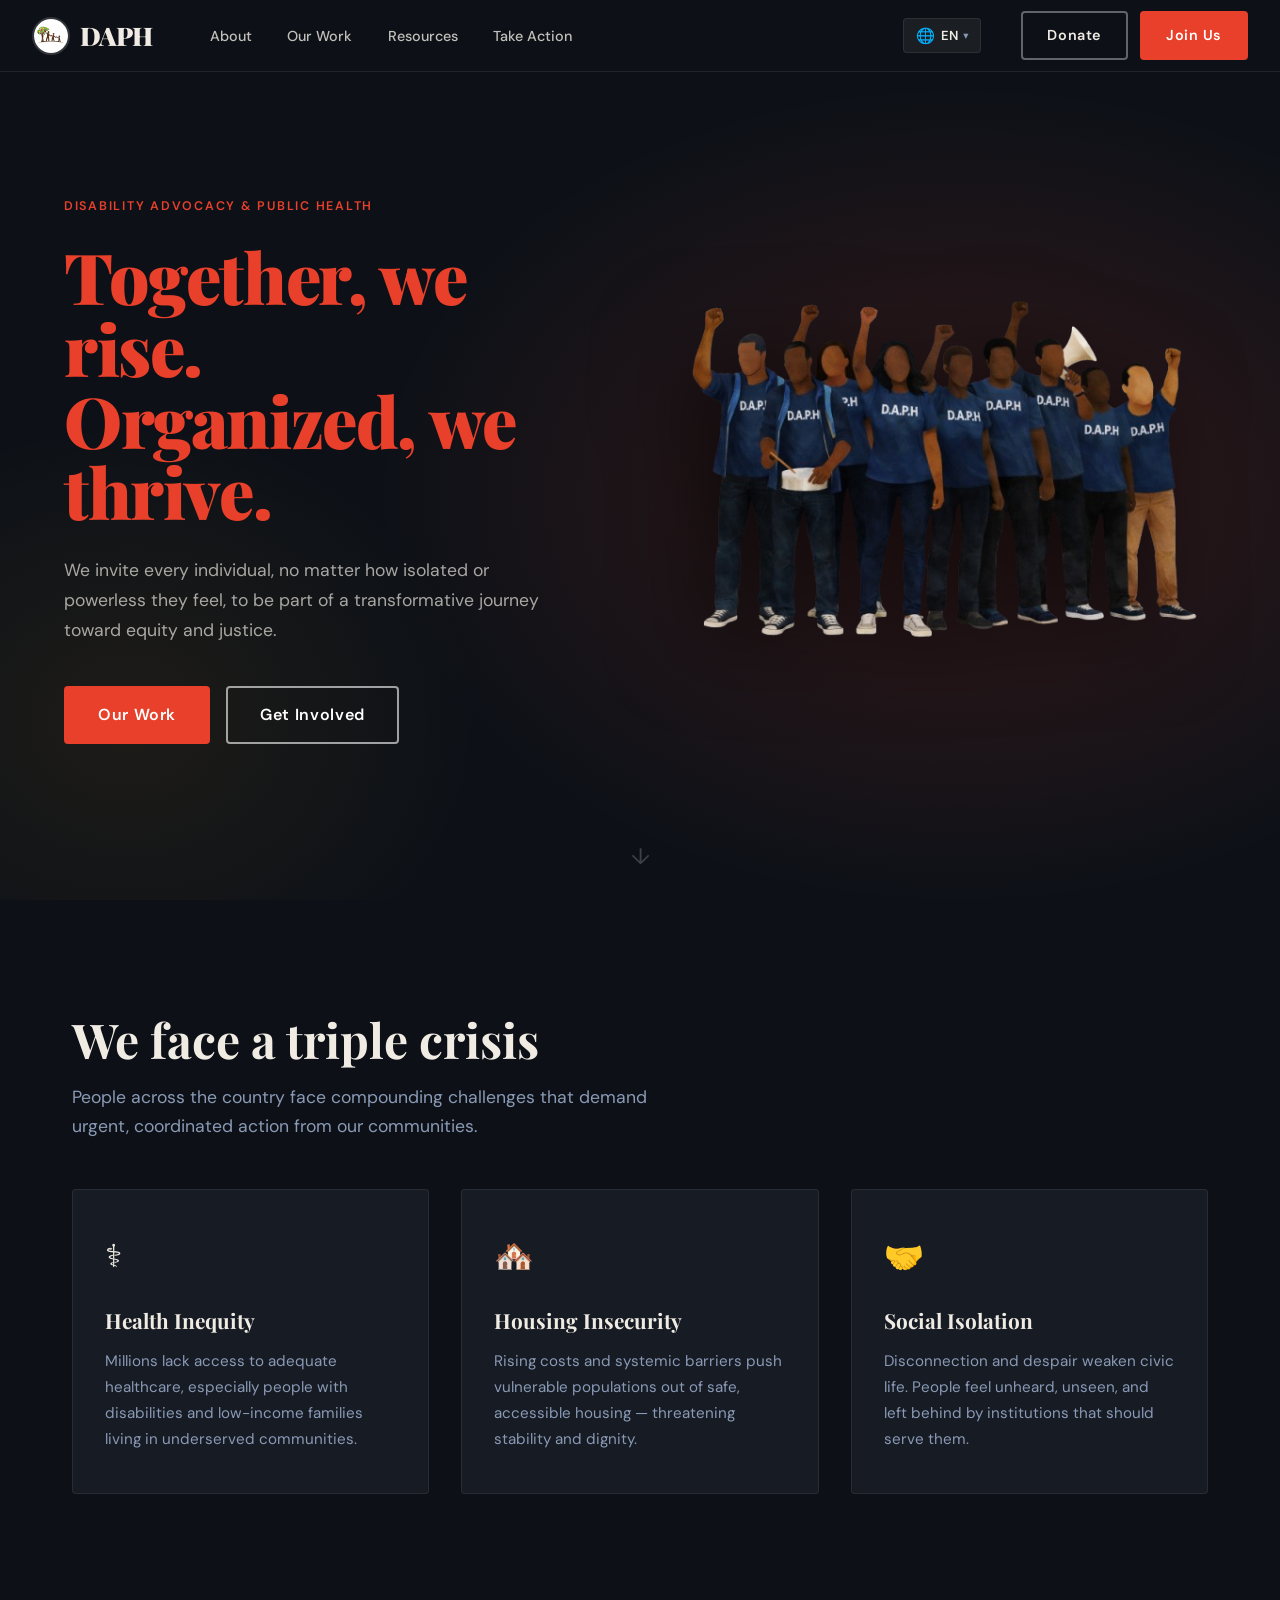
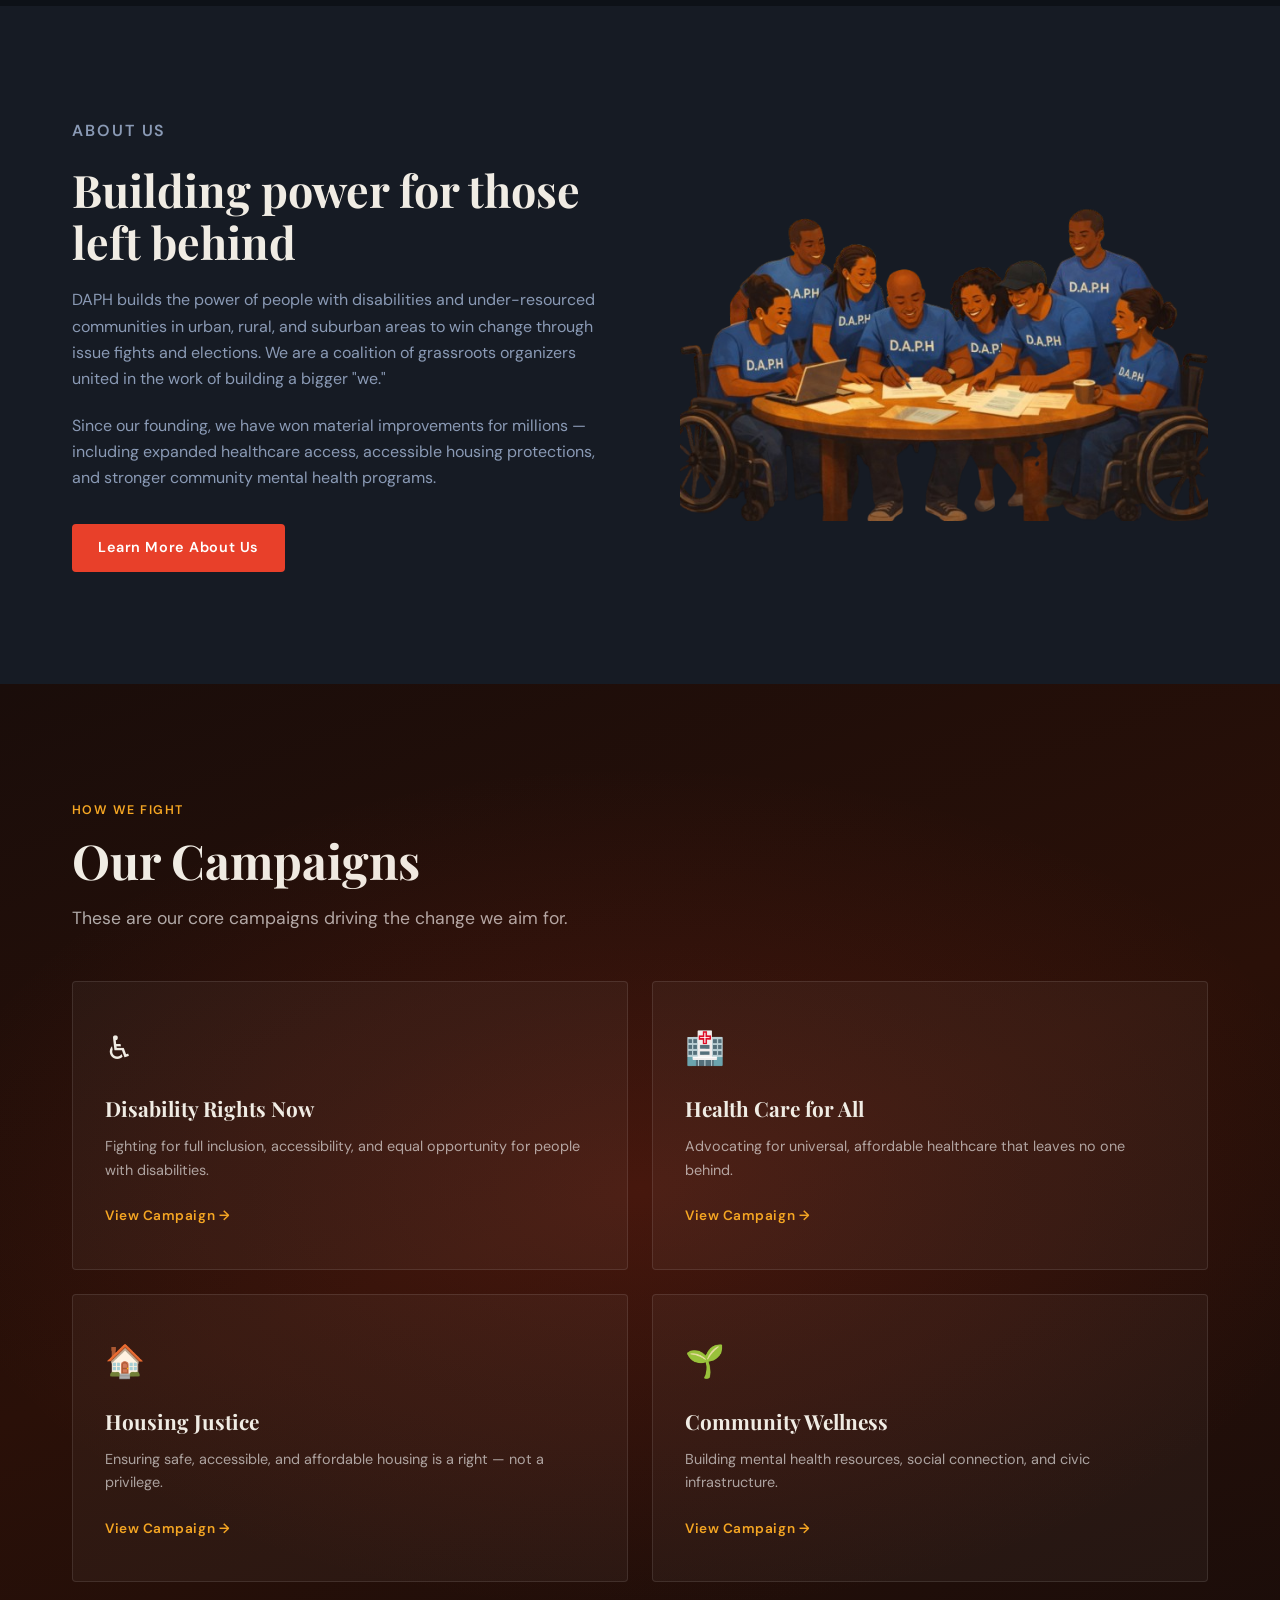
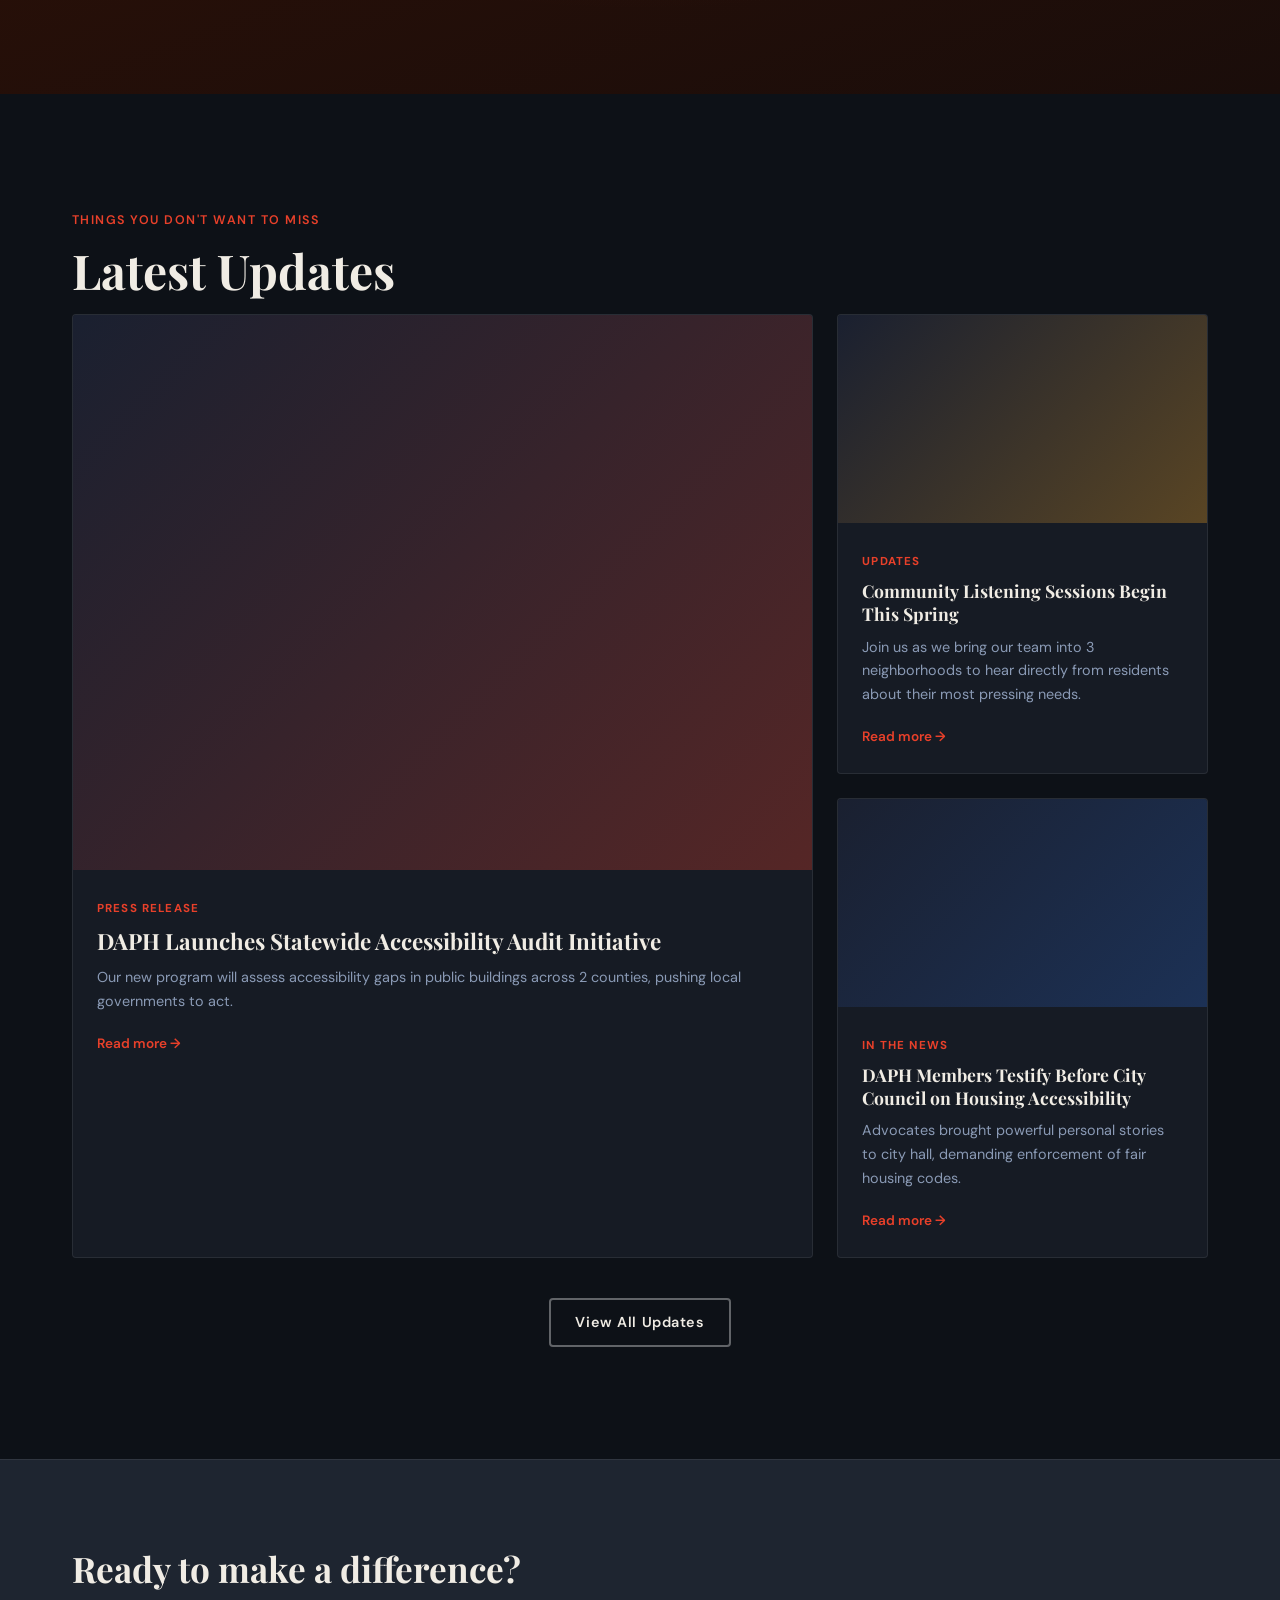
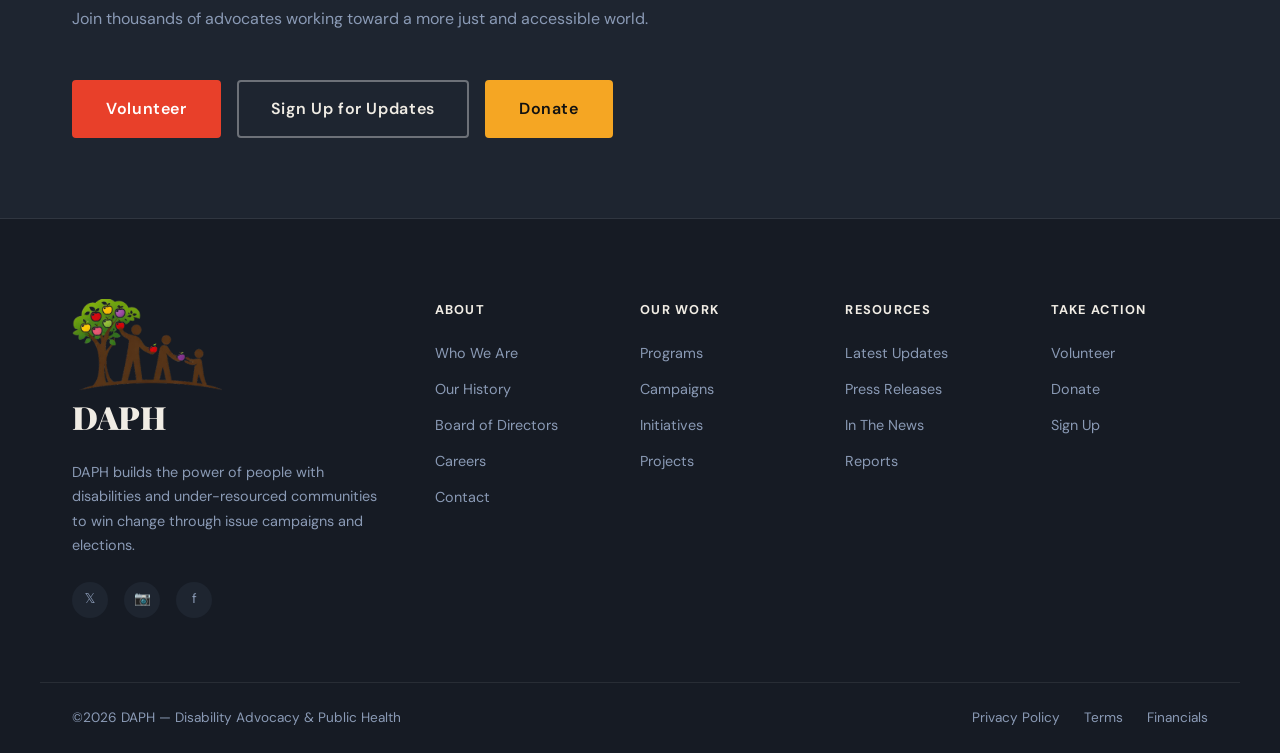
==== commit 15c9b2b7: "Update image assets" ====
--- a/index.html
+++ b/index.html
@@ -16,7 +16,14 @@
     <!-- ===== NAVBAR ===== -->
     <header class="navbar" id="navbar">
       <div class="navbar__inner">
-        <a href="/" class="navbar__logo">DAPH</a>
+        <a href="/" class="navbar__logo">
+          <img
+            src="assets/images/logo1.png"
+            alt="DAPH logo"
+            class="navbar__logo-img"
+          />
+          DAPH
+        </a>
 
         <nav class="navbar__nav" id="mainNav">
           <ul class="nav-list">
@@ -138,7 +145,7 @@
         </div>
         <div class="hero__image">
           <img
-            src="/assets/images/daph-community.png.png"
+            src="/assets/images/daph3.png"
             alt="DAPH community members marching together"
           />
         </div>
@@ -211,7 +218,7 @@
         </div>
         <div class="about__image">
           <img
-            src="assets/images/daph-community2.png"
+            src="assets/images/daph-community4.png"
             alt="DAPH community members collaborating"
             style="mix-blend-mode: lighten"
           />
@@ -304,7 +311,7 @@
               </h3>
               <p data-i18n="news.story1.body">
                 Our new program will assess accessibility gaps in public
-                buildings across 12 counties, pushing local governments to act.
+                buildings across 2 counties, pushing local governments to act.
               </p>
               <a href="#news" class="news-card__more" data-i18n="news.readMore"
                 >Read more →</a
@@ -321,7 +328,7 @@
                 >
               </h3>
               <p data-i18n="news.story2.body">
-                Join us as we bring our team into 10 neighborhoods to hear
+                Join us as we bring our team into 3 neighborhoods to hear
                 directly from residents about their most pressing needs.
               </p>
               <a href="#news" class="news-card__more" data-i18n="news.readMore"
@@ -396,6 +403,7 @@
     <footer class="footer" id="contact">
       <div class="container footer__inner">
         <div class="footer__brand">
+          <img src="/assets/images/logo2.png" alt="" />
           <a href="/" class="footer__logo">DAPH</a>
           <p data-i18n="footer.brand">
             DAPH builds the power of people with disabilities and
--- a/css/style.css
+++ b/css/style.css
@@ -5,27 +5,35 @@
 
 /* ---------- CSS Variables ---------- */
 :root {
-  --color-bg:         #0d1117;
-  --color-surface:    #161b24;
-  --color-surface2:   #1e2530;
-  --color-primary:    #e8402a;     /* bold red-orange accent */
-  --color-accent:     #f5a623;     /* warm amber CTA */
-  --color-text:       #f0ece4;
-  --color-muted:      #8a9ab5;
-  --color-border:     rgba(255,255,255,0.08);
-
-  --font-display:     'Playfair Display', Georgia, serif;
-  --font-body:        'DM Sans', system-ui, sans-serif;
-
-  --nav-height:       72px;
-  --radius:           4px;
-  --transition:       0.22s ease;
+  --color-bg: #0d1117;
+  --color-surface: #161b24;
+  --color-surface2: #1e2530;
+  --color-primary: #e8402a; /* bold red-orange accent */
+  --color-accent: #f5a623; /* warm amber CTA */
+  --color-text: #f0ece4;
+  --color-muted: #8a9ab5;
+  --color-border: rgba(255, 255, 255, 0.08);
+
+  --font-display: "Playfair Display", Georgia, serif;
+  --font-body: "DM Sans", system-ui, sans-serif;
+
+  --nav-height: 72px;
+  --radius: 4px;
+  --transition: 0.22s ease;
 }
 
 /* ---------- Reset & Base ---------- */
-*, *::before, *::after { box-sizing: border-box; margin: 0; padding: 0; }
-
-html { scroll-behavior: smooth; }
+*,
+*::before,
+*::after {
+  box-sizing: border-box;
+  margin: 0;
+  padding: 0;
+}
+
+html {
+  scroll-behavior: smooth;
+}
 
 body {
   font-family: var(--font-body);
@@ -35,9 +43,17 @@
   overflow-x: hidden;
 }
 
-a { color: inherit; text-decoration: none; }
-img { display: block; max-width: 100%; }
-ul { list-style: none; }
+a {
+  color: inherit;
+  text-decoration: none;
+}
+img {
+  display: block;
+  max-width: 100%;
+}
+ul {
+  list-style: none;
+}
 
 .container {
   max-width: 1200px;
@@ -55,7 +71,9 @@
   color: var(--color-primary);
   margin-bottom: 0.75rem;
 }
-.label--light { color: var(--color-accent); }
+.label--light {
+  color: var(--color-accent);
+}
 
 .section-heading {
   font-family: var(--font-display);
@@ -64,7 +82,9 @@
   line-height: 1.15;
   margin-bottom: 1rem;
 }
-.section-heading--light { color: var(--color-text); }
+.section-heading--light {
+  color: var(--color-text);
+}
 
 .section-sub {
   font-size: 1.1rem;
@@ -72,7 +92,9 @@
   max-width: 600px;
   margin-bottom: 3rem;
 }
-.section-sub--light { color: rgba(255,255,255,0.65); }
+.section-sub--light {
+  color: rgba(255, 255, 255, 0.65);
+}
 
 /* ---------- Buttons ---------- */
 .btn {
@@ -85,55 +107,79 @@
   border-radius: var(--radius);
   border: 2px solid transparent;
   cursor: pointer;
-  transition: background var(--transition), color var(--transition), border-color var(--transition), transform var(--transition);
-}
-.btn:hover { transform: translateY(-2px); }
+  transition:
+    background var(--transition),
+    color var(--transition),
+    border-color var(--transition),
+    transform var(--transition);
+}
+.btn:hover {
+  transform: translateY(-2px);
+}
 
 .btn--primary {
   background: var(--color-primary);
   color: #fff;
   border-color: var(--color-primary);
 }
-.btn--primary:hover { background: #c93520; border-color: #c93520; }
+.btn--primary:hover {
+  background: #c93520;
+  border-color: #c93520;
+}
 
 .btn--accent {
   background: var(--color-accent);
   color: #111;
   border-color: var(--color-accent);
 }
-.btn--accent:hover { background: #e0951a; border-color: #e0951a; }
+.btn--accent:hover {
+  background: #e0951a;
+  border-color: #e0951a;
+}
 
 .btn--outline {
   background: transparent;
   color: var(--color-text);
-  border-color: rgba(255,255,255,0.35);
-}
-.btn--outline:hover { border-color: var(--color-text); background: rgba(255,255,255,0.05); }
+  border-color: rgba(255, 255, 255, 0.35);
+}
+.btn--outline:hover {
+  border-color: var(--color-text);
+  background: rgba(255, 255, 255, 0.05);
+}
 
 .btn--outline-light {
   background: transparent;
   color: #fff;
-  border-color: rgba(255,255,255,0.6);
-}
-.btn--outline-light:hover { background: rgba(255,255,255,0.1); }
-
-.btn--lg { padding: 0.85rem 2rem; font-size: 1rem; }
+  border-color: rgba(255, 255, 255, 0.6);
+}
+.btn--outline-light:hover {
+  background: rgba(255, 255, 255, 0.1);
+}
+
+.btn--lg {
+  padding: 0.85rem 2rem;
+  font-size: 1rem;
+}
 
 /* =============================================
    NAVBAR
    ============================================= */
 .navbar {
   position: fixed;
-  top: 0; left: 0; right: 0;
+  top: 0;
+  left: 0;
+  right: 0;
   height: var(--nav-height);
   z-index: 1000;
   background: var(--color-bg);
   border-bottom: 1px solid var(--color-border);
-  transition: background var(--transition), box-shadow var(--transition);
+  transition:
+    background var(--transition),
+    box-shadow var(--transition);
 }
 .navbar.scrolled {
-  background: rgba(13,17,23,0.97);
-  box-shadow: 0 2px 24px rgba(0,0,0,0.5);
+  background: rgba(13, 17, 23, 0.97);
+  box-shadow: 0 2px 24px rgba(0, 0, 0, 0.5);
 }
 
 .navbar__inner {
@@ -153,9 +199,23 @@
   color: var(--color-text);
   letter-spacing: -0.02em;
   flex-shrink: 0;
-}
-
-.navbar__nav { flex: 1; }
+  display: flex;
+  align-items: center;
+  gap: 0.6rem;
+}
+
+.navbar__logo-img {
+  width: 38px;
+  height: 38px;
+  border-radius: 50%;
+  object-fit: cover;
+  border: 2px solid rgba(255, 255, 255, 0.15);
+  flex-shrink: 0;
+}
+
+.navbar__nav {
+  flex: 1;
+}
 
 .nav-list {
   display: flex;
@@ -174,11 +234,13 @@
   line-height: var(--nav-height);
   font-size: 0.9rem;
   font-weight: 500;
-  color: rgba(240,236,228,0.8);
+  color: rgba(240, 236, 228, 0.8);
   transition: color var(--transition);
   white-space: nowrap;
 }
-.nav-item > a:hover { color: var(--color-text); }
+.nav-item > a:hover {
+  color: var(--color-text);
+}
 
 /* Dropdown */
 .dropdown {
@@ -191,19 +253,26 @@
   border-top: 2px solid var(--color-primary);
   min-width: 220px;
   border-radius: 0 0 var(--radius) var(--radius);
-  box-shadow: 0 12px 40px rgba(0,0,0,0.4);
+  box-shadow: 0 12px 40px rgba(0, 0, 0, 0.4);
   z-index: 100;
 }
-.has-dropdown:hover .dropdown { display: block; }
+.has-dropdown:hover .dropdown {
+  display: block;
+}
 
 .dropdown li a {
   display: block;
   padding: 0.7rem 1.25rem;
   font-size: 0.875rem;
   color: var(--color-muted);
-  transition: color var(--transition), background var(--transition);
-}
-.dropdown li a:hover { color: var(--color-text); background: rgba(255,255,255,0.04); }
+  transition:
+    color var(--transition),
+    background var(--transition);
+}
+.dropdown li a:hover {
+  color: var(--color-text);
+  background: rgba(255, 255, 255, 0.04);
+}
 
 /* Nav CTA */
 .navbar__cta {
@@ -222,7 +291,7 @@
   display: flex;
   align-items: center;
   gap: 0.35rem;
-  background: rgba(255,255,255,0.06);
+  background: rgba(255, 255, 255, 0.06);
   border: 1px solid var(--color-border);
   border-radius: var(--radius);
   color: var(--color-text);
@@ -231,13 +300,26 @@
   font-weight: 600;
   padding: 0.4rem 0.75rem;
   cursor: pointer;
-  transition: background var(--transition), border-color var(--transition);
+  transition:
+    background var(--transition),
+    border-color var(--transition);
   white-space: nowrap;
 }
-.lang-switcher__btn:hover { background: rgba(255,255,255,0.1); border-color: rgba(255,255,255,0.2); }
-.lang-switcher__globe { font-size: 0.95rem; }
-.lang-switcher__arrow { font-size: 0.65rem; color: var(--color-muted); transition: transform var(--transition); }
-.lang-switcher.open .lang-switcher__arrow { transform: rotate(180deg); }
+.lang-switcher__btn:hover {
+  background: rgba(255, 255, 255, 0.1);
+  border-color: rgba(255, 255, 255, 0.2);
+}
+.lang-switcher__globe {
+  font-size: 0.95rem;
+}
+.lang-switcher__arrow {
+  font-size: 0.65rem;
+  color: var(--color-muted);
+  transition: transform var(--transition);
+}
+.lang-switcher.open .lang-switcher__arrow {
+  transform: rotate(180deg);
+}
 .lang-switcher__dropdown {
   display: none;
   position: absolute;
@@ -248,12 +330,14 @@
   border-top: 2px solid var(--color-primary);
   border-radius: 0 0 var(--radius) var(--radius);
   min-width: 180px;
-  box-shadow: 0 12px 32px rgba(0,0,0,0.45);
+  box-shadow: 0 12px 32px rgba(0, 0, 0, 0.45);
   z-index: 200;
   list-style: none;
   padding: 0.4rem 0;
 }
-.lang-switcher.open .lang-switcher__dropdown { display: block; }
+.lang-switcher.open .lang-switcher__dropdown {
+  display: block;
+}
 .lang-switcher__dropdown li button {
   display: flex;
   align-items: center;
@@ -267,11 +351,19 @@
   font-size: 0.875rem;
   font-weight: 500;
   cursor: pointer;
-  transition: color var(--transition), background var(--transition);
+  transition:
+    color var(--transition),
+    background var(--transition);
   text-align: left;
 }
-.lang-switcher__dropdown li button:hover { color: var(--color-text); background: rgba(255,255,255,0.04); }
-.lang-switcher__dropdown li button.active { color: var(--color-text); font-weight: 600; }
+.lang-switcher__dropdown li button:hover {
+  color: var(--color-text);
+  background: rgba(255, 255, 255, 0.04);
+}
+.lang-switcher__dropdown li button.active {
+  color: var(--color-text);
+  font-weight: 600;
+}
 
 /* Hamburger */
 .hamburger {
@@ -290,11 +382,19 @@
   height: 2px;
   background: var(--color-text);
   border-radius: 2px;
-  transition: transform var(--transition), opacity var(--transition);
-}
-.hamburger.open span:nth-child(1) { transform: translateY(7px) rotate(45deg); }
-.hamburger.open span:nth-child(2) { opacity: 0; }
-.hamburger.open span:nth-child(3) { transform: translateY(-7px) rotate(-45deg); }
+  transition:
+    transform var(--transition),
+    opacity var(--transition);
+}
+.hamburger.open span:nth-child(1) {
+  transform: translateY(7px) rotate(45deg);
+}
+.hamburger.open span:nth-child(2) {
+  opacity: 0;
+}
+.hamburger.open span:nth-child(3) {
+  transform: translateY(-7px) rotate(-45deg);
+}
 
 /* =============================================
    HERO
@@ -316,12 +416,20 @@
 
 /* full-bleed bg behind the centered grid */
 .hero::before {
-  content: '';
+  content: "";
   position: absolute;
   inset: 0;
   background:
-    radial-gradient(ellipse 70% 70% at 75% 55%, rgba(232,64,42,0.18) 0%, transparent 65%),
-    radial-gradient(ellipse 50% 60% at 10% 80%, rgba(245,166,35,0.07) 0%, transparent 55%);
+    radial-gradient(
+      ellipse 70% 70% at 75% 55%,
+      rgba(232, 64, 42, 0.18) 0%,
+      transparent 65%
+    ),
+    radial-gradient(
+      ellipse 50% 60% at 10% 80%,
+      rgba(245, 166, 35, 0.07) 0%,
+      transparent 55%
+    );
   z-index: 0;
   pointer-events: none;
 }
@@ -333,17 +441,16 @@
   z-index: -1;
 }
 .hero__bg::after {
-  content: '';
+  content: "";
   position: absolute;
   inset: 0;
-  background-image:
-    repeating-linear-gradient(
-      0deg,
-      transparent,
-      transparent 80px,
-      rgba(255,255,255,0.013) 80px,
-      rgba(255,255,255,0.013) 81px
-    );
+  background-image: repeating-linear-gradient(
+    0deg,
+    transparent,
+    transparent 80px,
+    rgba(255, 255, 255, 0.013) 80px,
+    rgba(255, 255, 255, 0.013) 81px
+  );
 }
 
 /* ── Left: text ── */
@@ -374,11 +481,13 @@
   opacity: 0;
   animation: fadeUp 0.8s ease 0.4s forwards;
 }
-.hero__heading span { color: var(--color-primary); }
+.hero__heading span {
+  color: var(--color-primary);
+}
 
 .hero__sub {
   font-size: clamp(0.95rem, 1.5vw, 1.1rem);
-  color: rgba(240,236,228,0.68);
+  color: rgba(240, 236, 228, 0.68);
   max-width: 480px;
   margin-bottom: 2.5rem;
   line-height: 1.7;
@@ -413,9 +522,9 @@
   max-width: 620px;
   height: auto;
   /* subtle drop shadow so it pops off the dark bg */
-  filter: drop-shadow(-20px 20px 40px rgba(0,0,0,0.55));
+  filter: drop-shadow(-20px 20px 40px rgba(0, 0, 0, 0.55));
   /* slight upward float animation on load */
-  animation: floatIn 1.1s cubic-bezier(0.22,1,0.36,1) 0.6s both;
+  animation: floatIn 1.1s cubic-bezier(0.22, 1, 0.36, 1) 0.6s both;
 }
 
 .hero__scroll-hint {
@@ -424,23 +533,40 @@
   left: 50%;
   transform: translateX(-50%);
   font-size: 1.4rem;
-  color: rgba(255,255,255,0.2);
+  color: rgba(255, 255, 255, 0.2);
   animation: bounce 2.2s ease infinite;
   z-index: 2;
   grid-column: 1 / -1;
 }
 
 @keyframes fadeUp {
-  from { opacity: 0; transform: translateY(28px); }
-  to   { opacity: 1; transform: translateY(0); }
+  from {
+    opacity: 0;
+    transform: translateY(28px);
+  }
+  to {
+    opacity: 1;
+    transform: translateY(0);
+  }
 }
 @keyframes floatIn {
-  from { opacity: 0; transform: translateY(50px) scale(0.97); }
-  to   { opacity: 1; transform: translateY(0) scale(1); }
+  from {
+    opacity: 0;
+    transform: translateY(50px) scale(0.97);
+  }
+  to {
+    opacity: 1;
+    transform: translateY(0) scale(1);
+  }
 }
 @keyframes bounce {
-  0%, 100% { transform: translateX(-50%) translateY(0); }
-  50%       { transform: translateX(-50%) translateY(9px); }
+  0%,
+  100% {
+    transform: translateX(-50%) translateY(0);
+  }
+  50% {
+    transform: translateX(-50%) translateY(9px);
+  }
 }
 
 /* =============================================
@@ -463,7 +589,9 @@
   border: 1px solid var(--color-border);
   border-radius: var(--radius);
   background: var(--color-surface);
-  transition: border-color var(--transition), transform var(--transition);
+  transition:
+    border-color var(--transition),
+    transform var(--transition);
 }
 .crisis__card:hover {
   border-color: var(--color-primary);
@@ -517,11 +645,17 @@
   font-size: 1rem;
 }
 
-.about__text .btn { margin-top: 0.75rem; }
+.about__text .btn {
+  margin-top: 0.75rem;
+}
 
 .about__img-placeholder {
   aspect-ratio: 4/3;
-  background: linear-gradient(135deg, var(--color-surface2) 0%, rgba(232,64,42,0.12) 100%);
+  background: linear-gradient(
+    135deg,
+    var(--color-surface2) 0%,
+    rgba(232, 64, 42, 0.12) 100%
+  );
   border-radius: var(--radius);
   border: 1px solid var(--color-border);
   display: flex;
@@ -530,7 +664,7 @@
   font-family: var(--font-display);
   font-size: 1.6rem;
   font-weight: 700;
-  color: rgba(255,255,255,0.15);
+  color: rgba(255, 255, 255, 0.15);
   text-align: center;
   line-height: 1.3;
 }
@@ -546,10 +680,14 @@
   overflow: hidden;
 }
 .campaigns::before {
-  content: '';
+  content: "";
   position: absolute;
   inset: 0;
-  background: radial-gradient(ellipse 80% 60% at 50% 50%, rgba(232,64,42,0.15) 0%, transparent 70%);
+  background: radial-gradient(
+    ellipse 80% 60% at 50% 50%,
+    rgba(232, 64, 42, 0.15) 0%,
+    transparent 70%
+  );
   pointer-events: none;
 }
 
@@ -562,13 +700,16 @@
 .campaign-card {
   display: block;
   padding: 2.5rem 2rem;
-  background: rgba(255,255,255,0.04);
-  border: 1px solid rgba(255,255,255,0.1);
+  background: rgba(255, 255, 255, 0.04);
+  border: 1px solid rgba(255, 255, 255, 0.1);
   border-radius: var(--radius);
-  transition: background var(--transition), border-color var(--transition), transform var(--transition);
+  transition:
+    background var(--transition),
+    border-color var(--transition),
+    transform var(--transition);
 }
 .campaign-card:hover {
-  background: rgba(255,255,255,0.08);
+  background: rgba(255, 255, 255, 0.08);
   border-color: var(--color-primary);
   transform: translateY(-4px);
 }
@@ -587,7 +728,7 @@
 
 .campaign-card p {
   font-size: 0.9rem;
-  color: rgba(255,255,255,0.6);
+  color: rgba(255, 255, 255, 0.6);
   margin-bottom: 1.25rem;
   line-height: 1.65;
 }
@@ -619,10 +760,12 @@
   border: 1px solid var(--color-border);
   border-radius: var(--radius);
   overflow: hidden;
-  transition: border-color var(--transition), transform var(--transition);
+  transition:
+    border-color var(--transition),
+    transform var(--transition);
 }
 .news-card:hover {
-  border-color: rgba(255,255,255,0.2);
+  border-color: rgba(255, 255, 255, 0.2);
   transform: translateY(-3px);
 }
 
@@ -634,14 +777,24 @@
   aspect-ratio: 16/9;
   background: var(--color-surface2);
 }
-.news-card--featured .news-card__img { aspect-ratio: 4/3; }
+.news-card--featured .news-card__img {
+  aspect-ratio: 4/3;
+}
 
 /* Placeholder colors for news images */
-.news-card__img--1 { background: linear-gradient(135deg, #1a2030 0%, rgba(232,64,42,0.3) 100%); }
-.news-card__img--2 { background: linear-gradient(135deg, #1a2030 0%, rgba(245,166,35,0.3) 100%); }
-.news-card__img--3 { background: linear-gradient(135deg, #1a2030 0%, rgba(42,100,200,0.3) 100%); }
-
-.news-card__body { padding: 1.5rem; }
+.news-card__img--1 {
+  background: linear-gradient(135deg, #1a2030 0%, rgba(232, 64, 42, 0.3) 100%);
+}
+.news-card__img--2 {
+  background: linear-gradient(135deg, #1a2030 0%, rgba(245, 166, 35, 0.3) 100%);
+}
+.news-card__img--3 {
+  background: linear-gradient(135deg, #1a2030 0%, rgba(42, 100, 200, 0.3) 100%);
+}
+
+.news-card__body {
+  padding: 1.5rem;
+}
 
 .news-card__tag {
   display: inline-block;
@@ -660,10 +813,16 @@
   line-height: 1.3;
   margin-bottom: 0.6rem;
 }
-.news-card--featured h3 { font-size: 1.4rem; }
-
-.news-card h3 a { transition: color var(--transition); }
-.news-card h3 a:hover { color: var(--color-accent); }
+.news-card--featured h3 {
+  font-size: 1.4rem;
+}
+
+.news-card h3 a {
+  transition: color var(--transition);
+}
+.news-card h3 a:hover {
+  color: var(--color-accent);
+}
 
 .news-card p {
   font-size: 0.9rem;
@@ -678,9 +837,14 @@
   color: var(--color-primary);
   transition: color var(--transition);
 }
-.news-card__more:hover { color: var(--color-accent); }
-
-.news__cta { margin-top: 2.5rem; text-align: center; }
+.news-card__more:hover {
+  color: var(--color-accent);
+}
+
+.news__cta {
+  margin-top: 2.5rem;
+  text-align: center;
+}
 
 /* =============================================
    CTA BAND
@@ -749,7 +913,10 @@
   line-height: 1.7;
   margin-bottom: 1.5rem;
 }
-
+.footer__brand img {
+  width: 150px;
+  padding: 0;
+}
 .footer__socials {
   display: flex;
   gap: 1rem;
@@ -765,9 +932,14 @@
   background: var(--color-surface2);
   font-size: 0.85rem;
   color: var(--color-muted);
-  transition: background var(--transition), color var(--transition);
-}
-.footer__socials a:hover { background: var(--color-primary); color: #fff; }
+  transition:
+    background var(--transition),
+    color var(--transition);
+}
+.footer__socials a:hover {
+  background: var(--color-primary);
+  color: #fff;
+}
 
 .footer__col h4 {
   font-size: 0.8rem;
@@ -778,13 +950,19 @@
   margin-bottom: 1.25rem;
 }
 
-.footer__col ul { display: flex; flex-direction: column; gap: 0.6rem; }
+.footer__col ul {
+  display: flex;
+  flex-direction: column;
+  gap: 0.6rem;
+}
 .footer__col ul a {
   font-size: 0.9rem;
   color: var(--color-muted);
   transition: color var(--transition);
 }
-.footer__col ul a:hover { color: var(--color-text); }
+.footer__col ul a:hover {
+  color: var(--color-text);
+}
 
 .footer__bottom {
   padding: 1.5rem 0;
@@ -797,7 +975,10 @@
   gap: 1rem;
 }
 
-.footer__bottom p { font-size: 0.85rem; color: var(--color-muted); }
+.footer__bottom p {
+  font-size: 0.85rem;
+  color: var(--color-muted);
+}
 
 .footer__legal {
   display: flex;
@@ -808,7 +989,9 @@
   color: var(--color-muted);
   transition: color var(--transition);
 }
-.footer__legal a:hover { color: var(--color-text); }
+.footer__legal a:hover {
+  color: var(--color-text);
+}
 
 /* =============================================
    RESPONSIVE
@@ -817,26 +1000,39 @@
   .footer__inner {
     grid-template-columns: 1fr 1fr 1fr;
   }
-  .footer__brand { grid-column: 1 / -1; }
+  .footer__brand {
+    grid-column: 1 / -1;
+  }
 
   .hero {
     padding: calc(var(--nav-height) + 2rem) 2.5rem 4rem;
   }
-  .hero__image img { max-width: 480px; }
+  .hero__image img {
+    max-width: 480px;
+  }
 }
 
 @media (max-width: 860px) {
   .navbar__nav,
-  .navbar__cta { display: none; }
-  .navbar__nav.open { display: block; }
-  .navbar__cta.open { display: flex; }
-
-  .hamburger { display: flex; }
+  .navbar__cta {
+    display: none;
+  }
+  .navbar__nav.open {
+    display: block;
+  }
+  .navbar__cta.open {
+    display: flex;
+  }
+
+  .hamburger {
+    display: flex;
+  }
 
   .navbar__nav.open {
     position: fixed;
     top: var(--nav-height);
-    left: 0; right: 0;
+    left: 0;
+    right: 0;
     background: var(--color-surface);
     border-bottom: 1px solid var(--color-border);
     padding: 1.5rem 2rem 2rem;
@@ -845,8 +1041,17 @@
     max-height: calc(100vh - var(--nav-height));
   }
 
-  .nav-list { flex-direction: column; gap: 0; align-items: stretch; }
-  .nav-item > a { height: auto; line-height: 1.5; padding: 0.8rem 0; border-bottom: 1px solid var(--color-border); }
+  .nav-list {
+    flex-direction: column;
+    gap: 0;
+    align-items: stretch;
+  }
+  .nav-item > a {
+    height: auto;
+    line-height: 1.5;
+    padding: 0.8rem 0;
+    border-bottom: 1px solid var(--color-border);
+  }
   .dropdown {
     display: block;
     position: static;
@@ -856,13 +1061,21 @@
     box-shadow: none;
     padding-left: 1rem;
   }
-  .has-dropdown .dropdown { display: none; }
-  .has-dropdown.open .dropdown { display: block; }
-  .dropdown li a { padding: 0.5rem 0; }
+  .has-dropdown .dropdown {
+    display: none;
+  }
+  .has-dropdown.open .dropdown {
+    display: block;
+  }
+  .dropdown li a {
+    padding: 0.5rem 0;
+  }
 
   .navbar__cta.open {
     position: fixed;
-    bottom: 0; left: 0; right: 0;
+    bottom: 0;
+    left: 0;
+    right: 0;
     padding: 1rem 2rem;
     background: var(--color-surface);
     border-top: 1px solid var(--color-border);
@@ -877,9 +1090,15 @@
     text-align: center;
     min-height: auto;
   }
-  .hero__content { padding-right: 0; }
-  .hero__sub { max-width: 100%; }
-  .hero__actions { justify-content: center; }
+  .hero__content {
+    padding-right: 0;
+  }
+  .hero__sub {
+    max-width: 100%;
+  }
+  .hero__actions {
+    justify-content: center;
+  }
   .hero__image {
     margin-bottom: 0;
     padding-bottom: 0;
@@ -888,22 +1107,50 @@
   }
   .hero__image img {
     max-width: 340px;
-    filter: drop-shadow(-10px 10px 24px rgba(0,0,0,0.5));
-  }
-  .hero__scroll-hint { display: none; }
-
-  .crisis__grid { grid-template-columns: 1fr; }
-  .campaigns__grid { grid-template-columns: 1fr; }
-  .about__inner { grid-template-columns: 1fr; gap: 2.5rem; }
-  .news__grid { grid-template-columns: 1fr; }
-  .news-card--featured { grid-row: span 1; }
-  .cta-band__inner { flex-direction: column; text-align: center; }
-  .cta-band__buttons { justify-content: center; }
-  .footer__inner { grid-template-columns: 1fr 1fr; }
+    filter: drop-shadow(-10px 10px 24px rgba(0, 0, 0, 0.5));
+  }
+  .hero__scroll-hint {
+    display: none;
+  }
+
+  .crisis__grid {
+    grid-template-columns: 1fr;
+  }
+  .campaigns__grid {
+    grid-template-columns: 1fr;
+  }
+  .about__inner {
+    grid-template-columns: 1fr;
+    gap: 2.5rem;
+  }
+  .news__grid {
+    grid-template-columns: 1fr;
+  }
+  .news-card--featured {
+    grid-row: span 1;
+  }
+  .cta-band__inner {
+    flex-direction: column;
+    text-align: center;
+  }
+  .cta-band__buttons {
+    justify-content: center;
+  }
+  .footer__inner {
+    grid-template-columns: 1fr 1fr;
+  }
 }
 
 @media (max-width: 480px) {
-  .hero__actions { flex-direction: column; align-items: center; }
-  .footer__inner { grid-template-columns: 1fr; }
-  .footer__bottom-inner { flex-direction: column; text-align: center; }
-}
+  .hero__actions {
+    flex-direction: column;
+    align-items: center;
+  }
+  .footer__inner {
+    grid-template-columns: 1fr;
+  }
+  .footer__bottom-inner {
+    flex-direction: column;
+    text-align: center;
+  }
+}
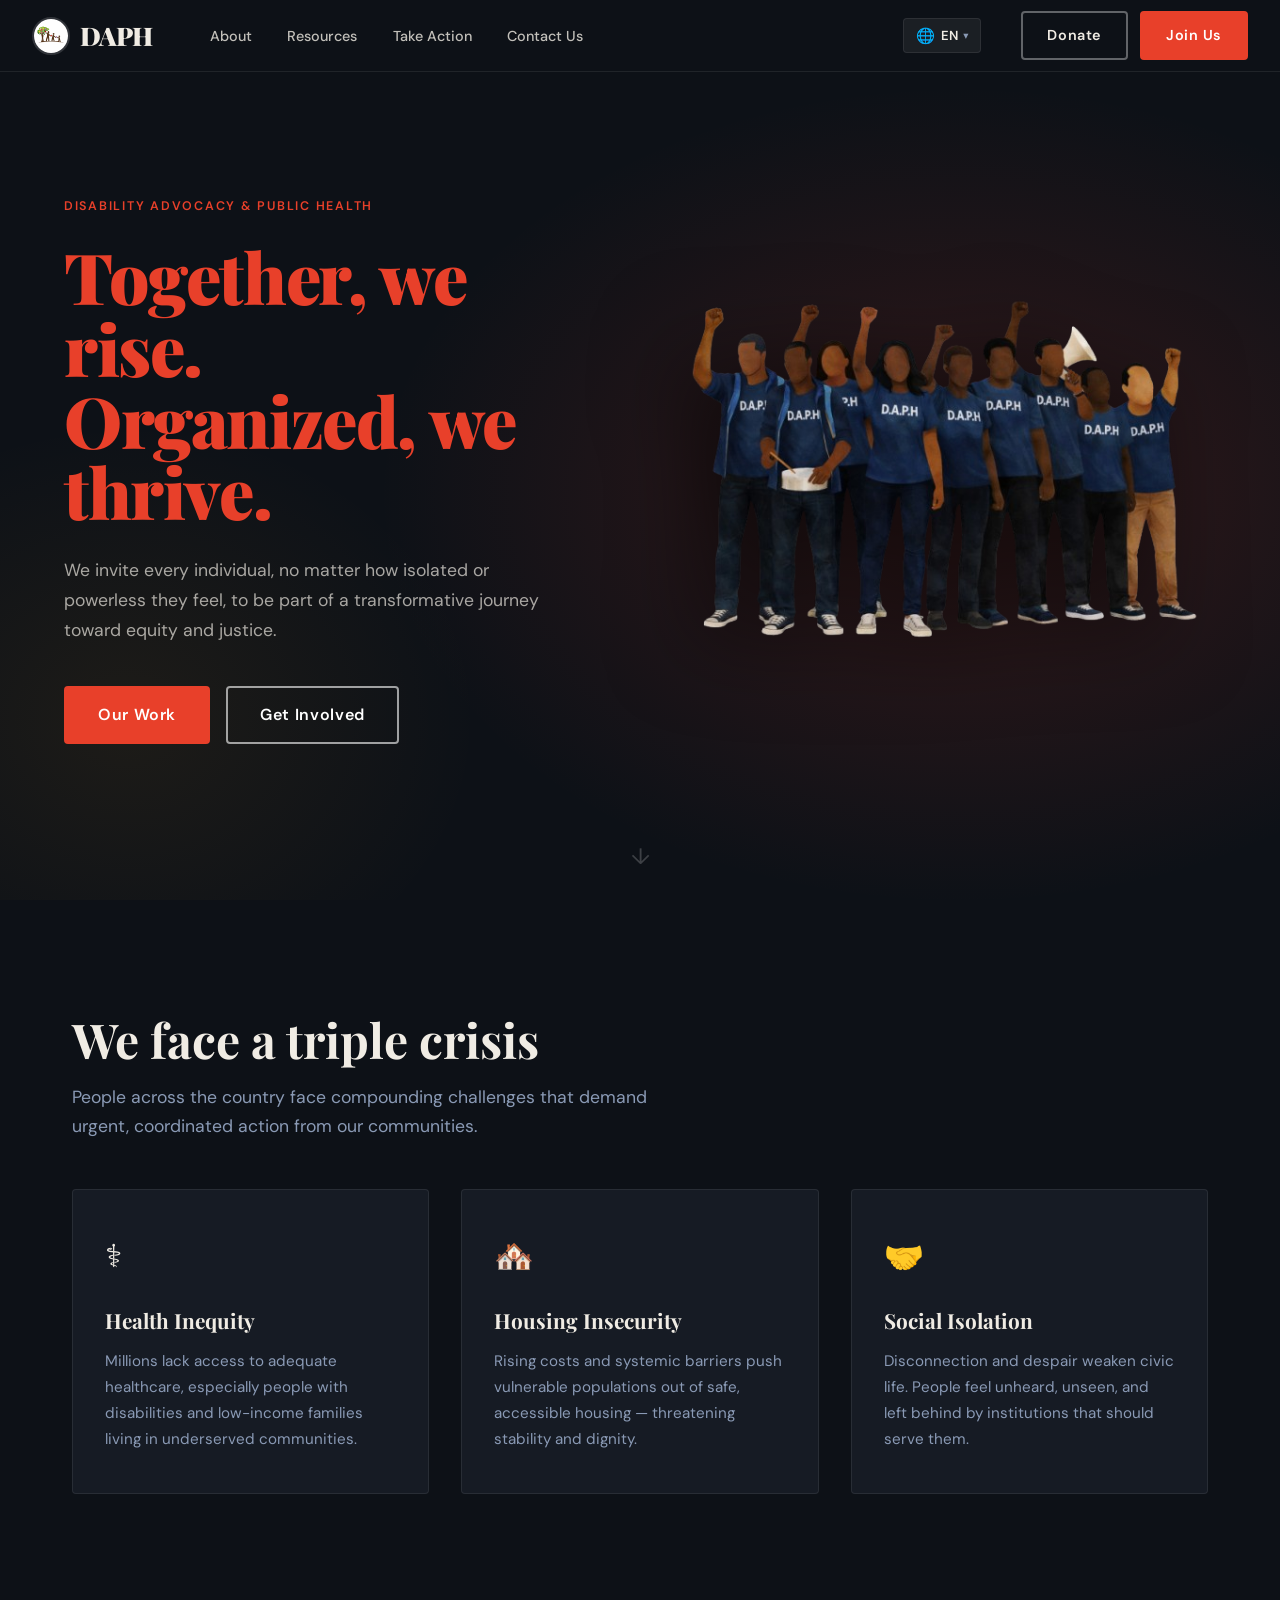
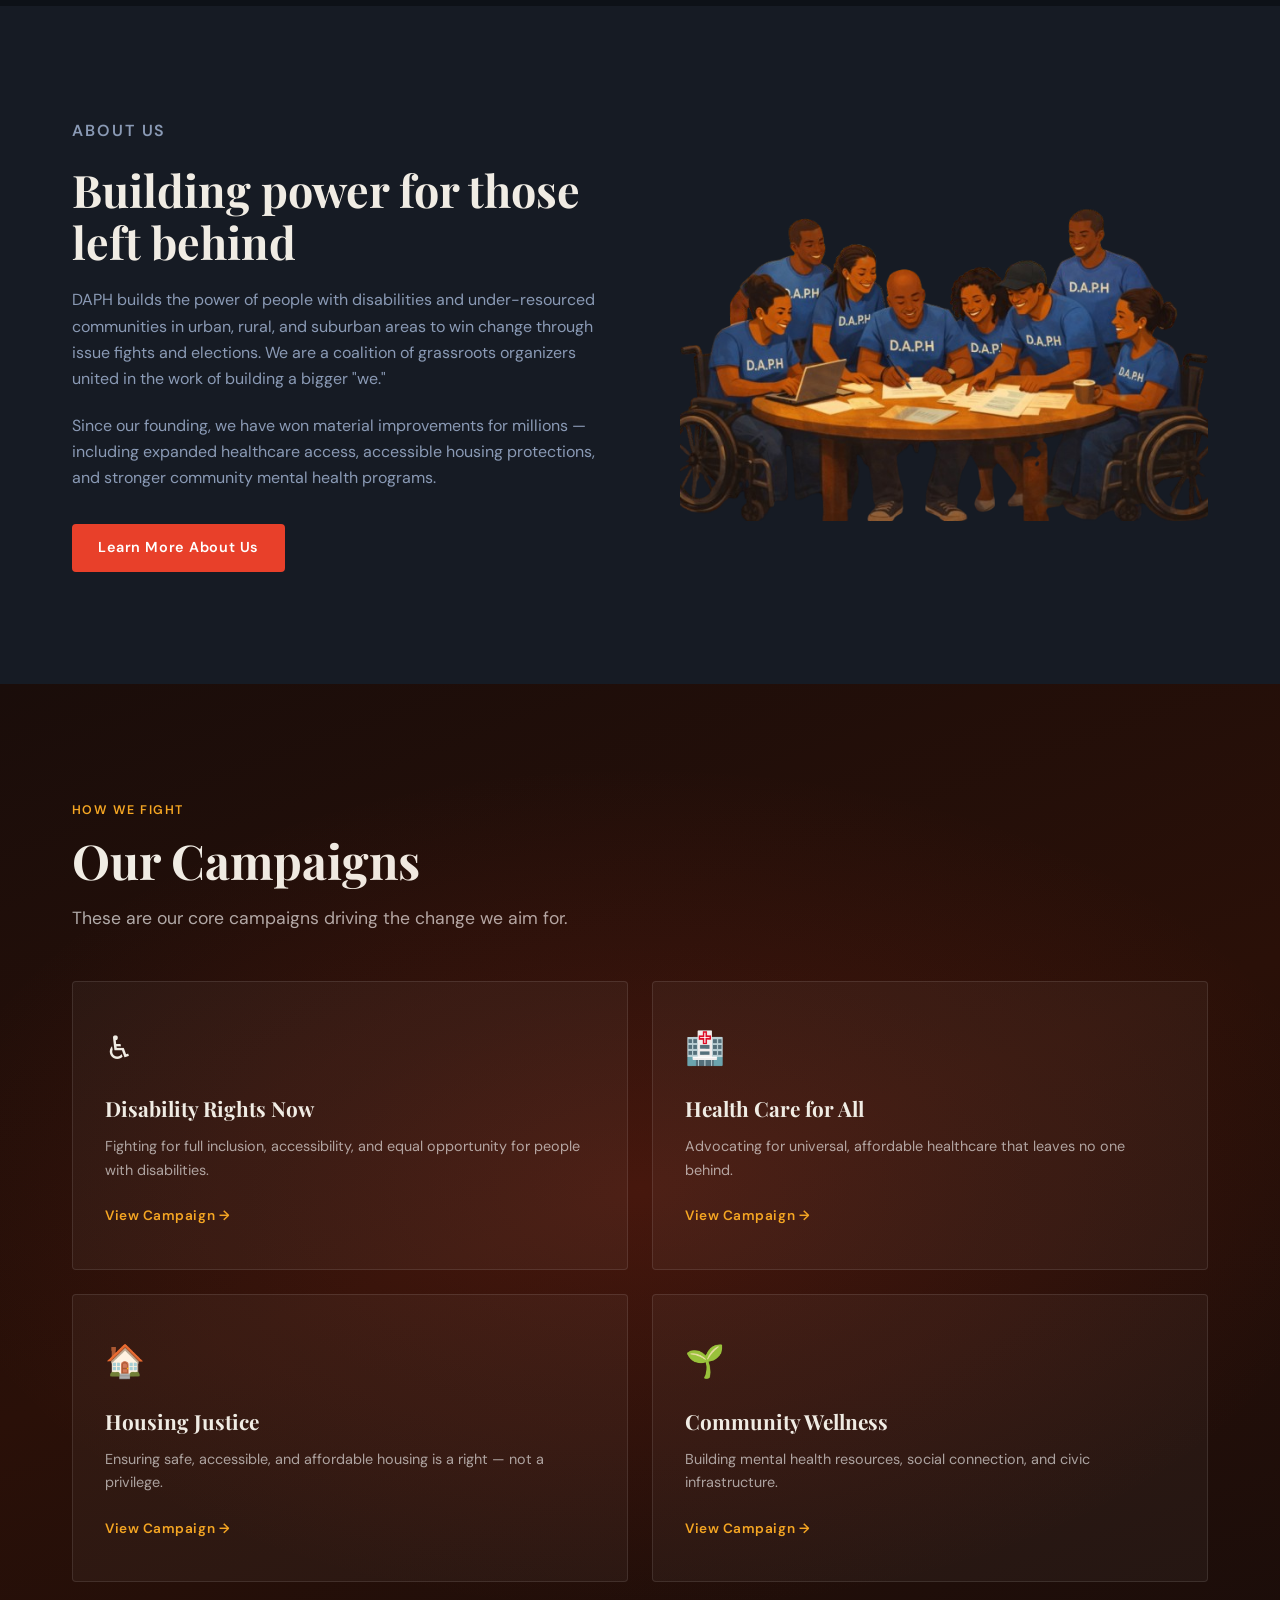
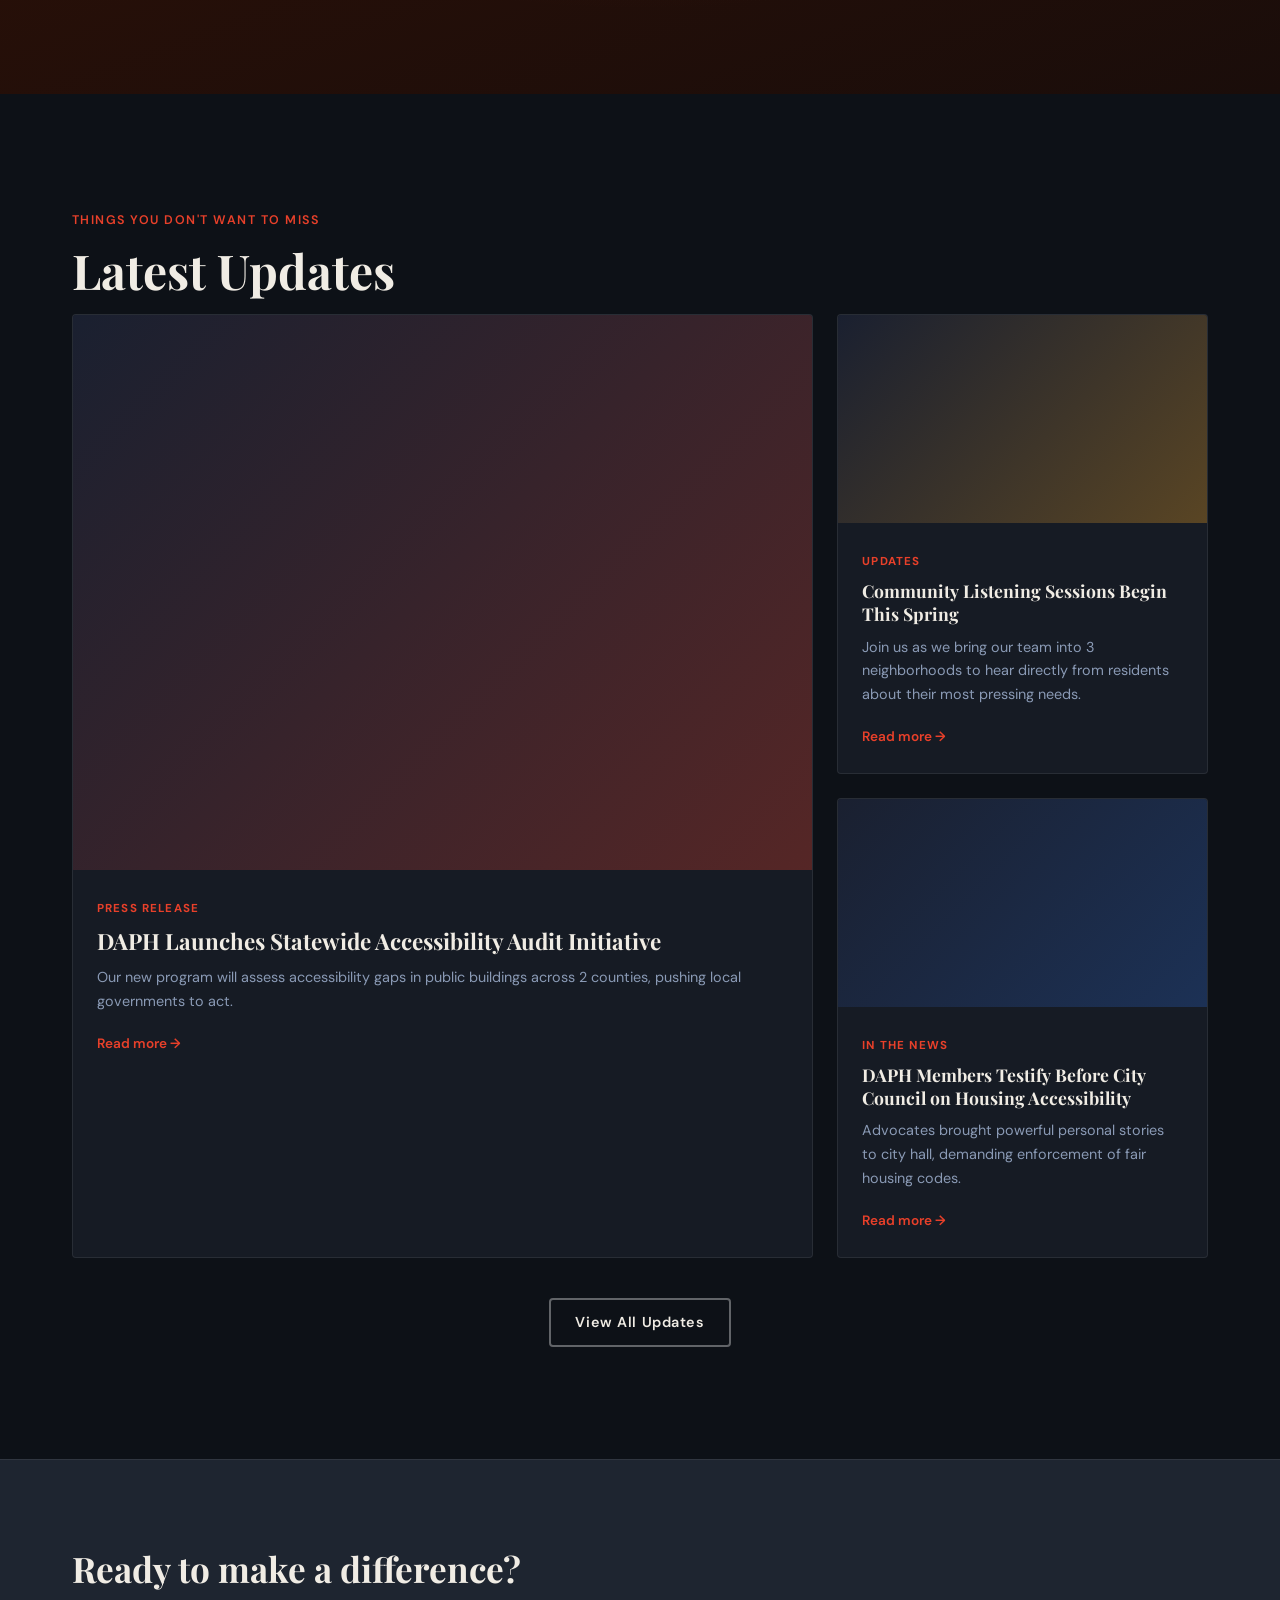
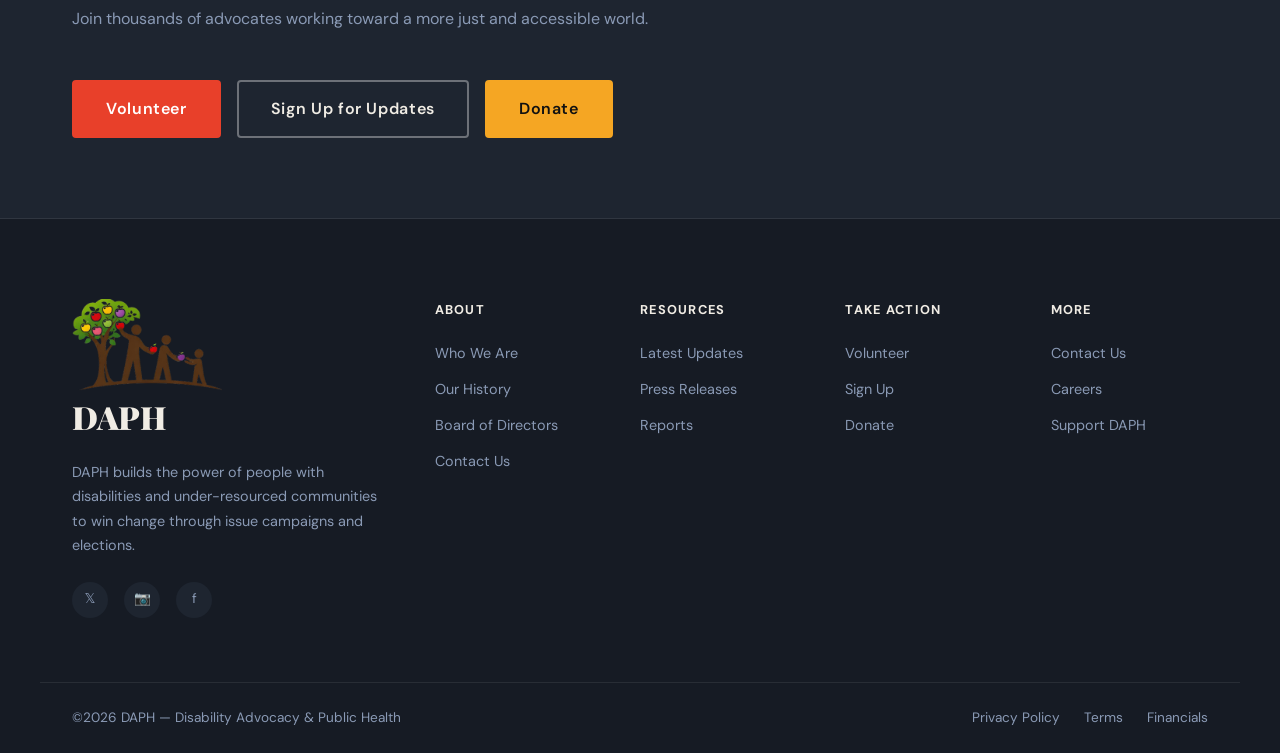
==== commit dd2f624a: "Fix nav dropdowns, clean up all page links, Changed text for a lot of placeholders" ====
--- a/index.html
+++ b/index.html
@@ -6,82 +6,59 @@
     <title>DAPH — Together We Rise</title>
     <link rel="preconnect" href="https://fonts.googleapis.com" />
     <link rel="preconnect" href="https://fonts.gstatic.com" crossorigin />
-    <link
-      href="https://fonts.googleapis.com/css2?family=Playfair+Display:wght@700;900&family=DM+Sans:wght@400;500;600&display=swap"
-      rel="stylesheet"
-    />
+    <link href="https://fonts.googleapis.com/css2?family=Playfair+Display:wght@700;900&family=DM+Sans:wght@400;500;600&display=swap" rel="stylesheet" />
     <link rel="stylesheet" href="css/style.css" />
   </head>
   <body>
+
     <!-- ===== NAVBAR ===== -->
     <header class="navbar" id="navbar">
       <div class="navbar__inner">
-        <a href="/" class="navbar__logo">
-          <img
-            src="assets/images/logo1.png"
-            alt="DAPH logo"
-            class="navbar__logo-img"
-          />
+        <a href="index.html" class="navbar__logo">
+          <img src="assets/images/logo1.png" alt="DAPH logo" class="navbar__logo-img" />
           DAPH
         </a>
 
         <nav class="navbar__nav" id="mainNav">
           <ul class="nav-list">
+
             <li class="nav-item has-dropdown">
-              <a href="#about" data-i18n="nav.about">About</a>
+              <a href="about.html" data-i18n="nav.about">About</a>
               <ul class="dropdown">
-                <li><a href="#about" data-i18n="nav.who">Who We Are</a></li>
-                <li>
-                  <a href="#about" data-i18n="nav.history">Our History</a>
-                </li>
-                <li>
-                  <a href="#about" data-i18n="nav.board">Board of Directors</a>
-                </li>
-                <li><a href="#contact" data-i18n="nav.contact">Contact</a></li>
+                <li><a href="about.html#who" data-i18n="nav.who">Who We Are</a></li>
+                <li><a href="about.html#history" data-i18n="nav.history">Our History</a></li>
+                <li><a href="about.html#board" data-i18n="nav.board">Board of Directors</a></li>
               </ul>
             </li>
+
             <li class="nav-item has-dropdown">
-              <a href="#work" data-i18n="nav.work">Our Work</a>
+              <a href="news.html" data-i18n="nav.resources">Resources</a>
               <ul class="dropdown">
-                <li><a href="#work" data-i18n="nav.programs">Programs</a></li>
-                <li><a href="#work" data-i18n="nav.campaigns">Campaigns</a></li>
-                <li>
-                  <a href="#work" data-i18n="nav.initiatives">Initiatives</a>
-                </li>
+                <li><a href="news.html" data-i18n="nav.updates">Latest Updates</a></li>
+                <li><a href="news.html#press" data-i18n="nav.press">Press Releases</a></li>
+                <li><a href="news.html#reports" data-i18n="nav.reports">Reports</a></li>
               </ul>
             </li>
+
             <li class="nav-item has-dropdown">
-              <a href="#news" data-i18n="nav.resources">Resources</a>
+              <a href="volunteer.html" data-i18n="nav.action">Take Action</a>
               <ul class="dropdown">
-                <li>
-                  <a href="#news" data-i18n="nav.updates">Latest Updates</a>
-                </li>
-                <li>
-                  <a href="#news" data-i18n="nav.press">Press Releases</a>
-                </li>
-                <li><a href="#news" data-i18n="nav.reports">Reports</a></li>
-              </ul>
-            </li>
-            <li class="nav-item has-dropdown">
-              <a href="#action" data-i18n="nav.action">Take Action</a>
-              <ul class="dropdown">
-                <li>
-                  <a href="#action" data-i18n="nav.volunteer">Volunteer</a>
-                </li>
-                <li><a href="#action" data-i18n="nav.signup">Sign Up</a></li>
+                <li><a href="volunteer.html" data-i18n="nav.volunteer">Volunteer</a></li>
+                <li><a href="volunteer.html#signup" data-i18n="nav.signup">Sign Up</a></li>
                 <li><a href="donate.html" data-i18n="nav.donate">Donate</a></li>
               </ul>
             </li>
+
+            <li class="nav-item">
+              <a href="contact.html" data-i18n="nav.contact">Contact</a>
+            </li>
+
           </ul>
         </nav>
 
         <!-- Language Switcher -->
         <div class="lang-switcher" id="langSwitcher">
-          <button
-            class="lang-switcher__btn"
-            id="langBtn"
-            aria-label="Change language"
-          >
+          <button class="lang-switcher__btn" id="langBtn" aria-label="Change language">
             <span class="lang-switcher__globe">🌐</span>
             <span class="lang-switcher__current" id="langCurrent">EN</span>
             <span class="lang-switcher__arrow">▾</span>
@@ -95,12 +72,8 @@
         </div>
 
         <div class="navbar__cta">
-          <a href="donate.html" class="btn btn--outline" data-i18n="nav.donate"
-            >Donate</a
-          >
-          <a href="#action" class="btn btn--primary" data-i18n="cta.join"
-            >Join Us</a
-          >
+          <a href="donate.html" class="btn btn--outline" data-i18n="nav.donate">Donate</a>
+          <a href="volunteer.html" class="btn btn--primary" data-i18n="cta.join">Join Us</a>
         </div>
 
         <button class="hamburger" id="hamburger" aria-label="Toggle menu">
@@ -114,40 +87,21 @@
       <section class="hero" id="home">
         <div class="hero__bg"></div>
         <div class="hero__content">
-          <p class="hero__eyebrow" data-i18n="hero.eyebrow">
-            Disability Advocacy &amp; Public Health
-          </p>
+          <p class="hero__eyebrow" data-i18n="hero.eyebrow">Disability Advocacy &amp; Public Health</p>
           <h1 class="hero__heading">
             <span data-i18n="hero.heading">Together, we rise.</span><br />
-            <span class="hero__heading-accent" data-i18n="hero.heading2"
-              >Organized, we thrive.</span
-            >
+            <span class="hero__heading-accent" data-i18n="hero.heading2">Organized, we thrive.</span>
           </h1>
           <p class="hero__sub" data-i18n="hero.sub">
-            We invite every individual, no matter how isolated or powerless they
-            feel, to be part of a transformative journey toward equity and
-            justice.
+            We invite every individual, no matter how isolated or powerless they feel, to be part of a transformative journey toward equity and justice.
           </p>
           <div class="hero__actions">
-            <a
-              href="#work"
-              class="btn btn--primary btn--lg"
-              data-i18n="hero.btnWork"
-              >Our Work</a
-            >
-            <a
-              href="#action"
-              class="btn btn--outline-light btn--lg"
-              data-i18n="hero.btnInvolved"
-              >Get Involved</a
-            >
+            <a href="about.html" class="btn btn--primary btn--lg" data-i18n="hero.btnWork">Our Work</a>
+            <a href="volunteer.html" class="btn btn--outline-light btn--lg" data-i18n="hero.btnInvolved">Get Involved</a>
           </div>
         </div>
         <div class="hero__image">
-          <img
-            src="/assets/images/daph3.png"
-            alt="DAPH community members marching together"
-          />
+          <img src="assets/images/daph3.png" alt="DAPH community members marching together" />
         </div>
         <div class="hero__scroll-hint">↓</div>
       </section>
@@ -156,72 +110,40 @@
     <!-- ===== TRIPLE CRISIS ===== -->
     <section class="crisis" id="issues">
       <div class="container">
-        <h2 class="section-heading" data-i18n="crisis.heading">
-          We face a triple crisis
-        </h2>
-        <p class="section-sub" data-i18n="crisis.sub">
-          People across the country face compounding challenges that demand
-          urgent, coordinated action from our communities.
-        </p>
+        <h2 class="section-heading" data-i18n="crisis.heading">We face a triple crisis</h2>
+        <p class="section-sub" data-i18n="crisis.sub">People across the country face compounding challenges that demand urgent, coordinated action from our communities.</p>
         <div class="crisis__grid">
           <div class="crisis__card">
             <div class="crisis__icon">⚕️</div>
             <h3 data-i18n="crisis.card1.title">Health Inequity</h3>
-            <p data-i18n="crisis.card1.body">
-              Millions lack access to adequate healthcare, especially people
-              with disabilities and low-income families living in underserved
-              communities.
-            </p>
+            <p data-i18n="crisis.card1.body">Millions lack access to adequate healthcare, especially people with disabilities and low-income families living in underserved communities.</p>
           </div>
           <div class="crisis__card">
             <div class="crisis__icon">🏘️</div>
             <h3 data-i18n="crisis.card2.title">Housing Insecurity</h3>
-            <p data-i18n="crisis.card2.body">
-              Rising costs and systemic barriers push vulnerable populations out
-              of safe, accessible housing — threatening stability and dignity.
-            </p>
+            <p data-i18n="crisis.card2.body">Rising costs and systemic barriers push vulnerable populations out of safe, accessible housing — threatening stability and dignity.</p>
           </div>
           <div class="crisis__card">
             <div class="crisis__icon">🤝</div>
             <h3 data-i18n="crisis.card3.title">Social Isolation</h3>
-            <p data-i18n="crisis.card3.body">
-              Disconnection and despair weaken civic life. People feel unheard,
-              unseen, and left behind by institutions that should serve them.
-            </p>
-          </div>
-        </div>
-      </div>
-    </section>
-
-    <!-- ===== ABOUT ===== -->
+            <p data-i18n="crisis.card3.body">Disconnection and despair weaken civic life. People feel unheard, unseen, and left behind by institutions that should serve them.</p>
+          </div>
+        </div>
+      </div>
+    </section>
+
+    <!-- ===== ABOUT PREVIEW ===== -->
     <section class="about" id="about">
       <div class="container about__inner">
         <div class="about__text">
           <p class="label" data-i18n="about.label">About Us</p>
-          <h2 data-i18n="about.heading">
-            Building power for those left behind
-          </h2>
-          <p data-i18n="about.body1">
-            DAPH builds the power of people with disabilities and
-            under-resourced communities in urban, rural, and suburban areas to
-            win change through issue fights and elections. We are a coalition of
-            grassroots organizers united in the work of building a bigger "we."
-          </p>
-          <p data-i18n="about.body2">
-            Since our founding, we have won material improvements for millions —
-            including expanded healthcare access, accessible housing
-            protections, and stronger community mental health programs.
-          </p>
-          <a href="#about" class="btn btn--primary" data-i18n="about.btn"
-            >Learn More About Us</a
-          >
+          <h2 data-i18n="about.heading">Building power for those left behind</h2>
+          <p data-i18n="about.body1">DAPH builds the power of people with disabilities and under-resourced communities in urban, rural, and suburban areas to win change through issue fights and elections. We are a coalition of grassroots organizers united in the work of building a bigger "we."</p>
+          <p data-i18n="about.body2">Since our founding, we have won material improvements for millions — including expanded healthcare access, accessible housing protections, and stronger community mental health programs.</p>
+          <a href="about.html" class="btn btn--primary" data-i18n="about.btn">Learn More About Us</a>
         </div>
         <div class="about__image">
-          <img
-            src="assets/images/daph-community4.png"
-            alt="DAPH community members collaborating"
-            style="mix-blend-mode: lighten"
-          />
+          <img src="assets/images/daph-community4.png" alt="DAPH community members collaborating" style="mix-blend-mode: lighten" />
         </div>
       </div>
     </section>
@@ -229,139 +151,74 @@
     <!-- ===== CAMPAIGNS ===== -->
     <section class="campaigns" id="work">
       <div class="container">
-        <p class="label label--light" data-i18n="campaigns.label">
-          How We Fight
-        </p>
-        <h2
-          class="section-heading section-heading--light"
-          data-i18n="campaigns.heading"
-        >
-          Our Campaigns
-        </h2>
-        <p class="section-sub section-sub--light" data-i18n="campaigns.sub">
-          These are our core campaigns driving the change we aim for.
-        </p>
+        <p class="label label--light" data-i18n="campaigns.label">How We Fight</p>
+        <h2 class="section-heading section-heading--light" data-i18n="campaigns.heading">Our Campaigns</h2>
+        <p class="section-sub section-sub--light" data-i18n="campaigns.sub">These are our core campaigns driving the change we aim for.</p>
         <div class="campaigns__grid">
-          <a href="#work" class="campaign-card">
+          <a href="about.html" class="campaign-card">
             <div class="campaign-card__icon">♿</div>
             <h3 data-i18n="campaigns.card1.title">Disability Rights Now</h3>
-            <p data-i18n="campaigns.card1.body">
-              Fighting for full inclusion, accessibility, and equal opportunity
-              for people with disabilities.
-            </p>
-            <span class="campaign-card__link" data-i18n="campaigns.view"
-              >View Campaign →</span
-            >
+            <p data-i18n="campaigns.card1.body">Fighting for full inclusion, accessibility, and equal opportunity for people with disabilities.</p>
+            <span class="campaign-card__link" data-i18n="campaigns.view">View Campaign →</span>
           </a>
-          <a href="#work" class="campaign-card">
+          <a href="about.html" class="campaign-card">
             <div class="campaign-card__icon">🏥</div>
             <h3 data-i18n="campaigns.card2.title">Health Care for All</h3>
-            <p data-i18n="campaigns.card2.body">
-              Advocating for universal, affordable healthcare that leaves no one
-              behind.
-            </p>
-            <span class="campaign-card__link" data-i18n="campaigns.view"
-              >View Campaign →</span
-            >
+            <p data-i18n="campaigns.card2.body">Advocating for universal, affordable healthcare that leaves no one behind.</p>
+            <span class="campaign-card__link" data-i18n="campaigns.view">View Campaign →</span>
           </a>
-          <a href="#work" class="campaign-card">
+          <a href="about.html" class="campaign-card">
             <div class="campaign-card__icon">🏠</div>
             <h3 data-i18n="campaigns.card3.title">Housing Justice</h3>
-            <p data-i18n="campaigns.card3.body">
-              Ensuring safe, accessible, and affordable housing is a right — not
-              a privilege.
-            </p>
-            <span class="campaign-card__link" data-i18n="campaigns.view"
-              >View Campaign →</span
-            >
+            <p data-i18n="campaigns.card3.body">Ensuring safe, accessible, and affordable housing is a right — not a privilege.</p>
+            <span class="campaign-card__link" data-i18n="campaigns.view">View Campaign →</span>
           </a>
-          <a href="#work" class="campaign-card">
+          <a href="about.html" class="campaign-card">
             <div class="campaign-card__icon">🌱</div>
             <h3 data-i18n="campaigns.card4.title">Community Wellness</h3>
-            <p data-i18n="campaigns.card4.body">
-              Building mental health resources, social connection, and civic
-              infrastructure.
-            </p>
-            <span class="campaign-card__link" data-i18n="campaigns.view"
-              >View Campaign →</span
-            >
+            <p data-i18n="campaigns.card4.body">Building mental health resources, social connection, and civic infrastructure.</p>
+            <span class="campaign-card__link" data-i18n="campaigns.view">View Campaign →</span>
           </a>
         </div>
       </div>
     </section>
 
-    <!-- ===== NEWS ===== -->
+    <!-- ===== NEWS PREVIEW ===== -->
     <section class="news" id="news">
       <div class="container">
-        <p class="label" data-i18n="news.label">
-          Things you don't want to miss
-        </p>
+        <p class="label" data-i18n="news.label">Things you don't want to miss</p>
         <h2 class="section-heading" data-i18n="news.heading">Latest Updates</h2>
         <div class="news__grid">
           <article class="news-card news-card--featured">
             <div class="news-card__img news-card__img--1"></div>
             <div class="news-card__body">
-              <span class="news-card__tag" data-i18n="news.tag1"
-                >Press Release</span
-              >
-              <h3>
-                <a href="#news" data-i18n="news.story1.title"
-                  >DAPH Launches Statewide Accessibility Audit Initiative</a
-                >
-              </h3>
-              <p data-i18n="news.story1.body">
-                Our new program will assess accessibility gaps in public
-                buildings across 2 counties, pushing local governments to act.
-              </p>
-              <a href="#news" class="news-card__more" data-i18n="news.readMore"
-                >Read more →</a
-              >
+              <span class="news-card__tag" data-i18n="news.tag1">Press Release</span>
+              <h3><a href="news.html" data-i18n="news.story1.title">DAPH Launches Statewide Accessibility Audit Initiative</a></h3>
+              <p data-i18n="news.story1.body">Our new program will assess accessibility gaps in public buildings across 2 counties, pushing local governments to act.</p>
+              <a href="news.html" class="news-card__more" data-i18n="news.readMore">Read more →</a>
             </div>
           </article>
           <article class="news-card">
             <div class="news-card__img news-card__img--2"></div>
             <div class="news-card__body">
               <span class="news-card__tag" data-i18n="news.tag2">Updates</span>
-              <h3>
-                <a href="#news" data-i18n="news.story2.title"
-                  >Community Listening Sessions Begin This Spring</a
-                >
-              </h3>
-              <p data-i18n="news.story2.body">
-                Join us as we bring our team into 3 neighborhoods to hear
-                directly from residents about their most pressing needs.
-              </p>
-              <a href="#news" class="news-card__more" data-i18n="news.readMore"
-                >Read more →</a
-              >
+              <h3><a href="news.html" data-i18n="news.story2.title">Community Listening Sessions Begin This Spring</a></h3>
+              <p data-i18n="news.story2.body">Join us as we bring our team into 3 neighborhoods to hear directly from residents about their most pressing needs.</p>
+              <a href="news.html" class="news-card__more" data-i18n="news.readMore">Read more →</a>
             </div>
           </article>
           <article class="news-card">
             <div class="news-card__img news-card__img--3"></div>
             <div class="news-card__body">
-              <span class="news-card__tag" data-i18n="news.tag3"
-                >In The News</span
-              >
-              <h3>
-                <a href="#news" data-i18n="news.story3.title"
-                  >DAPH Members Testify Before City Council on Housing
-                  Accessibility</a
-                >
-              </h3>
-              <p data-i18n="news.story3.body">
-                Advocates brought powerful personal stories to city hall,
-                demanding enforcement of fair housing codes.
-              </p>
-              <a href="#news" class="news-card__more" data-i18n="news.readMore"
-                >Read more →</a
-              >
+              <span class="news-card__tag" data-i18n="news.tag3">In The News</span>
+              <h3><a href="news.html" data-i18n="news.story3.title">DAPH Members Testify Before City Council on Housing Accessibility</a></h3>
+              <p data-i18n="news.story3.body">Advocates brought powerful personal stories to city hall, demanding enforcement of fair housing codes.</p>
+              <a href="news.html" class="news-card__more" data-i18n="news.readMore">Read more →</a>
             </div>
           </article>
         </div>
         <div class="news__cta">
-          <a href="#news" class="btn btn--outline" data-i18n="news.viewAll"
-            >View All Updates</a
-          >
+          <a href="news.html" class="btn btn--outline" data-i18n="news.viewAll">View All Updates</a>
         </div>
       </div>
     </section>
@@ -371,30 +228,12 @@
       <div class="container cta-band__inner">
         <div>
           <h2 data-i18n="cta.heading">Ready to make a difference?</h2>
-          <p data-i18n="cta.sub">
-            Join thousands of advocates working toward a more just and
-            accessible world.
-          </p>
+          <p data-i18n="cta.sub">Join thousands of advocates working toward a more just and accessible world.</p>
         </div>
         <div class="cta-band__buttons">
-          <a
-            href="#action"
-            class="btn btn--primary btn--lg"
-            data-i18n="nav.volunteer"
-            >Volunteer</a
-          >
-          <a
-            href="#action"
-            class="btn btn--outline btn--lg"
-            data-i18n="cta.signUp"
-            >Sign Up for Updates</a
-          >
-          <a
-            href="donate.html"
-            class="btn btn--accent btn--lg"
-            data-i18n="nav.donate"
-            >Donate</a
-          >
+          <a href="volunteer.html" class="btn btn--primary btn--lg" data-i18n="nav.volunteer">Volunteer</a>
+          <a href="volunteer.html#signup" class="btn btn--outline btn--lg" data-i18n="cta.signUp">Sign Up for Updates</a>
+          <a href="donate.html" class="btn btn--accent btn--lg" data-i18n="nav.donate">Donate</a>
         </div>
       </div>
     </section>
@@ -403,13 +242,9 @@
     <footer class="footer" id="contact">
       <div class="container footer__inner">
         <div class="footer__brand">
-          <img src="/assets/images/logo2.png" alt="" />
-          <a href="/" class="footer__logo">DAPH</a>
-          <p data-i18n="footer.brand">
-            DAPH builds the power of people with disabilities and
-            under-resourced communities to win change through issue campaigns
-            and elections.
-          </p>
+          <img src="assets/images/logo2.png" alt="DAPH" class="footer__logo-img" />
+          <a href="index.html" class="footer__logo">DAPH</a>
+          <p data-i18n="footer.brand">DAPH builds the power of people with disabilities and under-resourced communities to win change through issue campaigns and elections.</p>
           <div class="footer__socials">
             <a href="#" aria-label="Twitter">𝕏</a>
             <a href="#" aria-label="Instagram">📷</a>
@@ -419,47 +254,40 @@
         <div class="footer__col">
           <h4 data-i18n="nav.about">About</h4>
           <ul>
-            <li><a href="#about" data-i18n="nav.who">Who We Are</a></li>
-            <li><a href="#about" data-i18n="nav.history">Our History</a></li>
-            <li>
-              <a href="#about" data-i18n="nav.board">Board of Directors</a>
-            </li>
-            <li><a href="#contact" data-i18n="footer.careers">Careers</a></li>
-            <li><a href="#contact" data-i18n="nav.contact">Contact</a></li>
-          </ul>
-        </div>
-        <div class="footer__col">
-          <h4 data-i18n="nav.work">Our Work</h4>
-          <ul>
-            <li><a href="#work" data-i18n="nav.programs">Programs</a></li>
-            <li><a href="#work" data-i18n="nav.campaigns">Campaigns</a></li>
-            <li><a href="#work" data-i18n="nav.initiatives">Initiatives</a></li>
-            <li><a href="#work" data-i18n="footer.projects">Projects</a></li>
+            <li><a href="about.html#who" data-i18n="nav.who">Who We Are</a></li>
+            <li><a href="about.html#history" data-i18n="nav.history">Our History</a></li>
+            <li><a href="about.html#board" data-i18n="nav.board">Board of Directors</a></li>
+            <li><a href="contact.html" data-i18n="nav.contact">Contact</a></li>
           </ul>
         </div>
         <div class="footer__col">
           <h4 data-i18n="nav.resources">Resources</h4>
           <ul>
-            <li><a href="#news" data-i18n="nav.updates">Latest Updates</a></li>
-            <li><a href="#news" data-i18n="nav.press">Press Releases</a></li>
-            <li><a href="#news" data-i18n="news.tag3">In The News</a></li>
-            <li><a href="#news" data-i18n="nav.reports">Reports</a></li>
+            <li><a href="news.html" data-i18n="nav.updates">Latest Updates</a></li>
+            <li><a href="news.html#press" data-i18n="nav.press">Press Releases</a></li>
+            <li><a href="news.html#reports" data-i18n="nav.reports">Reports</a></li>
           </ul>
         </div>
         <div class="footer__col">
           <h4 data-i18n="nav.action">Take Action</h4>
           <ul>
-            <li><a href="#action" data-i18n="nav.volunteer">Volunteer</a></li>
+            <li><a href="volunteer.html" data-i18n="nav.volunteer">Volunteer</a></li>
+            <li><a href="volunteer.html#signup" data-i18n="nav.signup">Sign Up</a></li>
             <li><a href="donate.html" data-i18n="nav.donate">Donate</a></li>
-            <li><a href="#action" data-i18n="nav.signup">Sign Up</a></li>
+          </ul>
+        </div>
+        <div class="footer__col">
+          <h4>More</h4>
+          <ul>
+            <li><a href="contact.html">Contact Us</a></li>
+            <li><a href="contact.html">Careers</a></li>
+            <li><a href="donate.html">Support DAPH</a></li>
           </ul>
         </div>
       </div>
       <div class="footer__bottom">
         <div class="container footer__bottom-inner">
-          <p data-i18n="footer.copy">
-            ©2026 DAPH — Disability Advocacy &amp; Public Health
-          </p>
+          <p data-i18n="footer.copy">©2026 DAPH — Disability Advocacy &amp; Public Health</p>
           <div class="footer__legal">
             <a href="#" data-i18n="footer.privacy">Privacy Policy</a>
             <a href="#" data-i18n="footer.terms">Terms</a>
